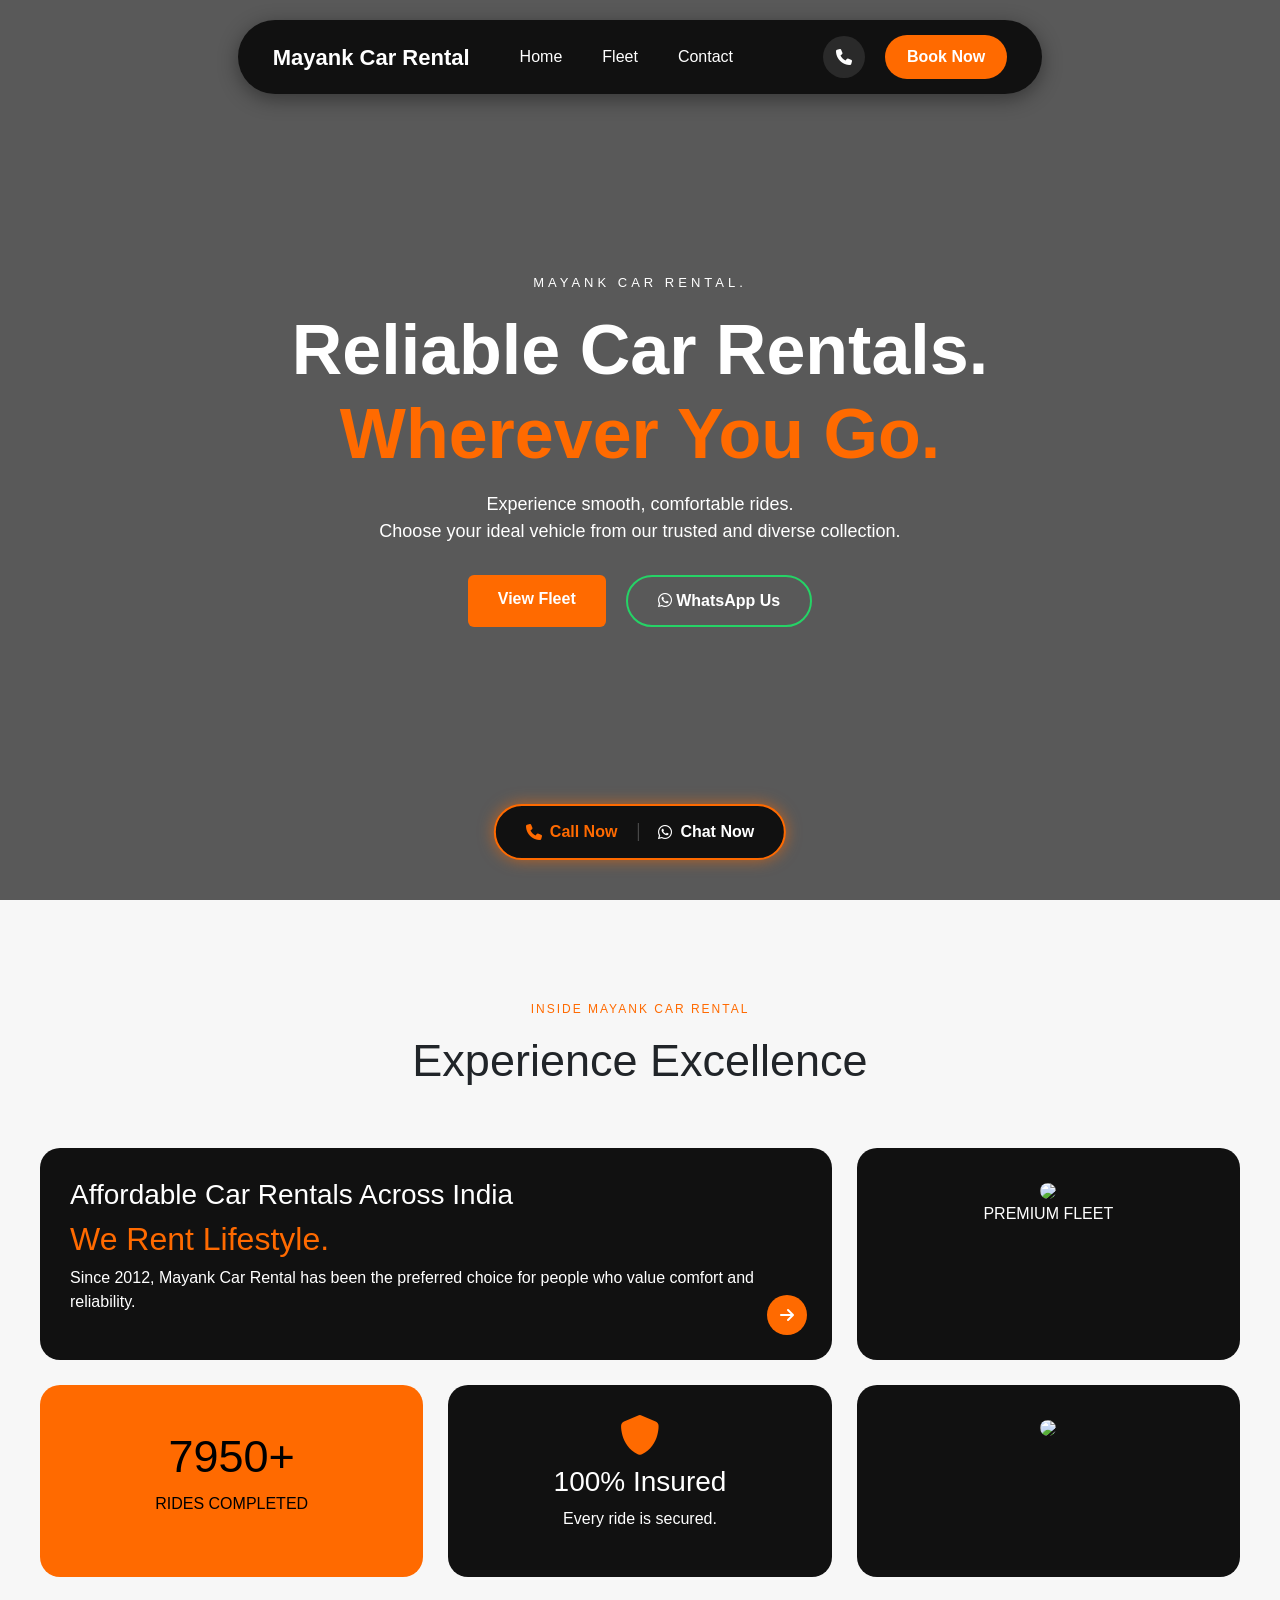
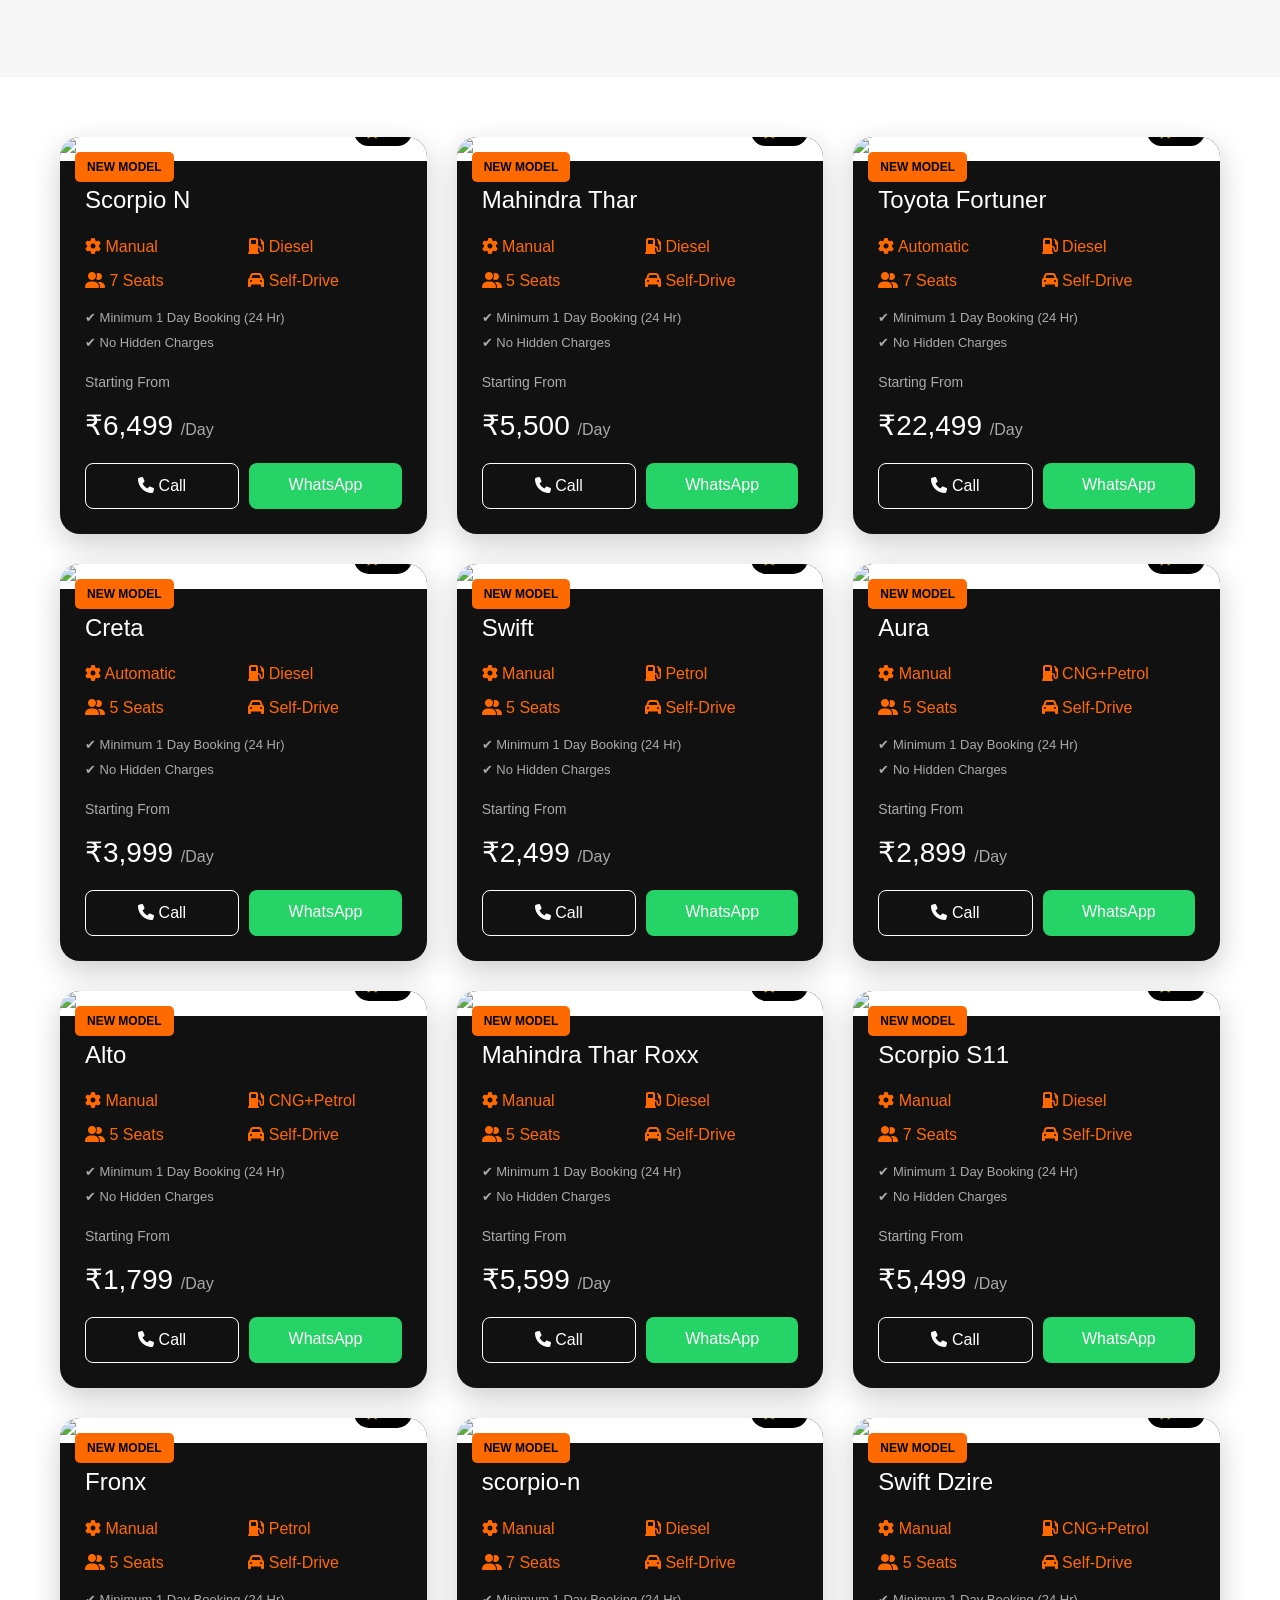
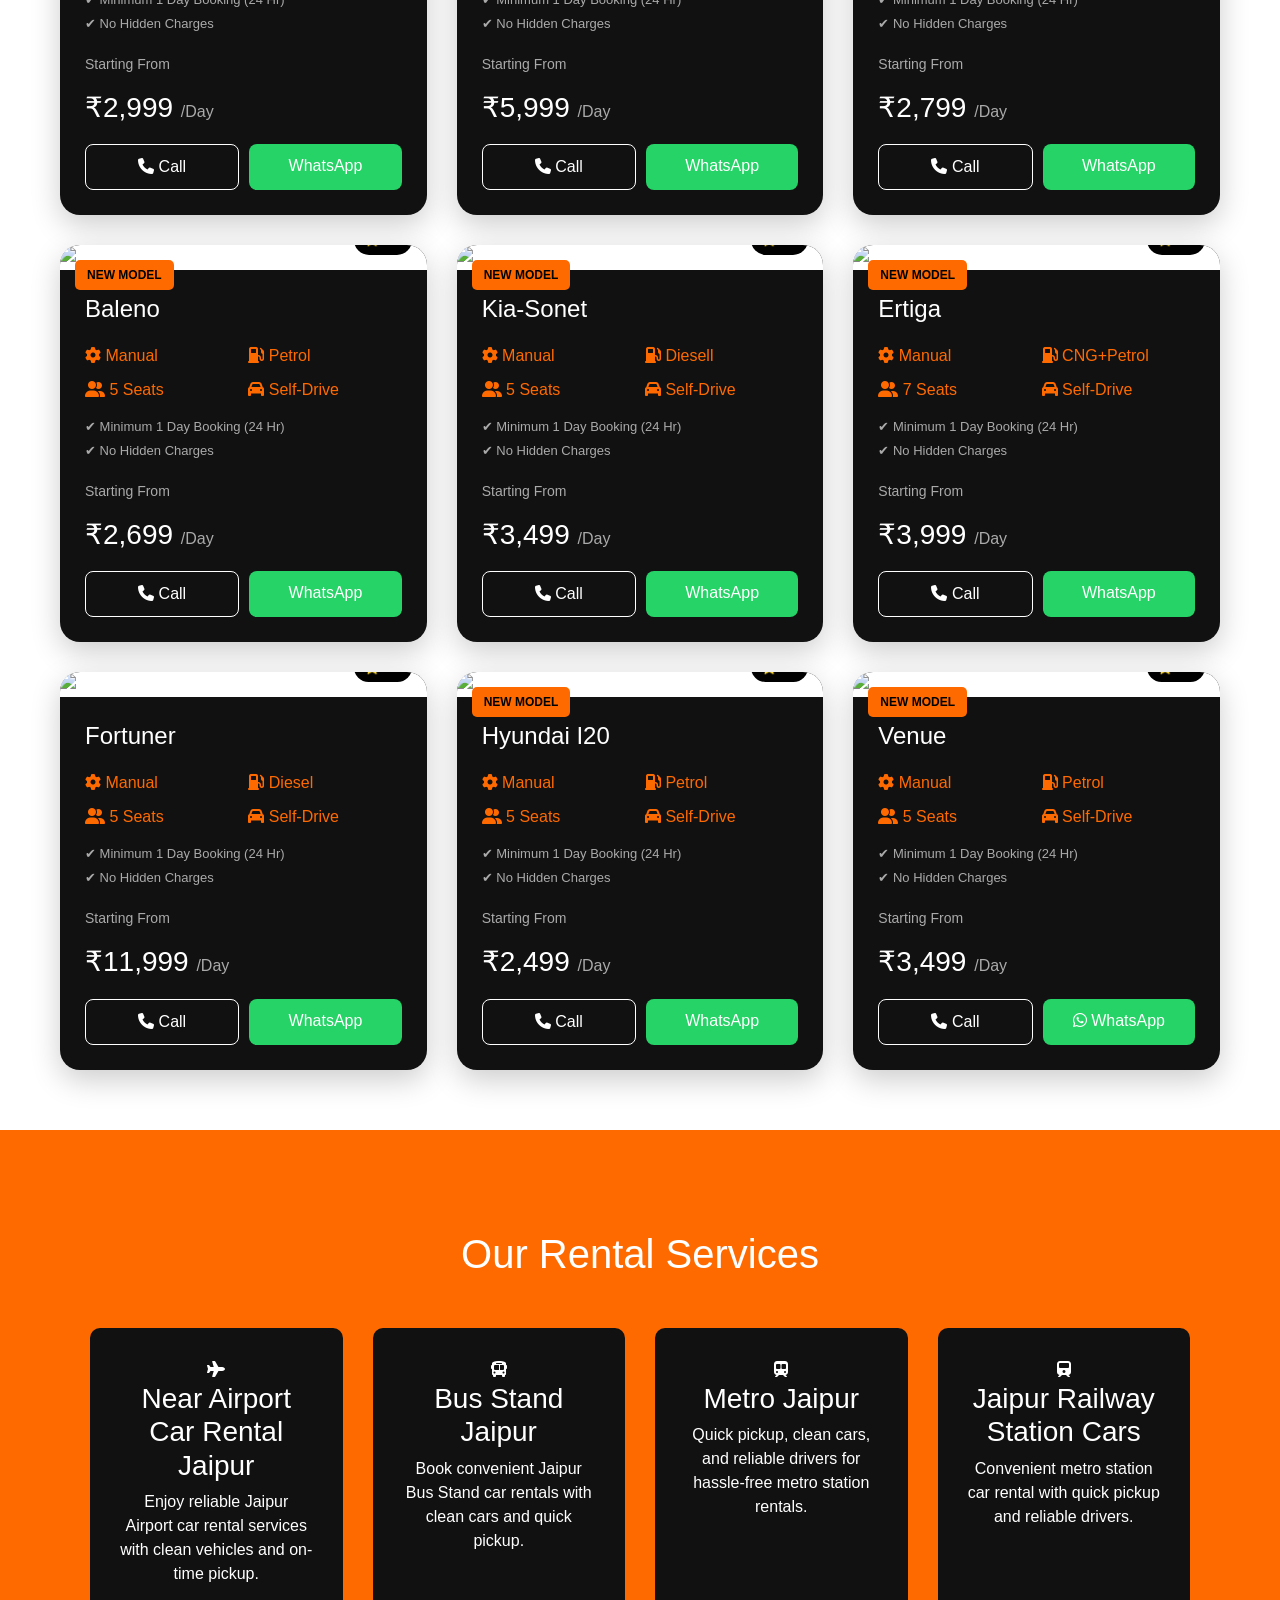
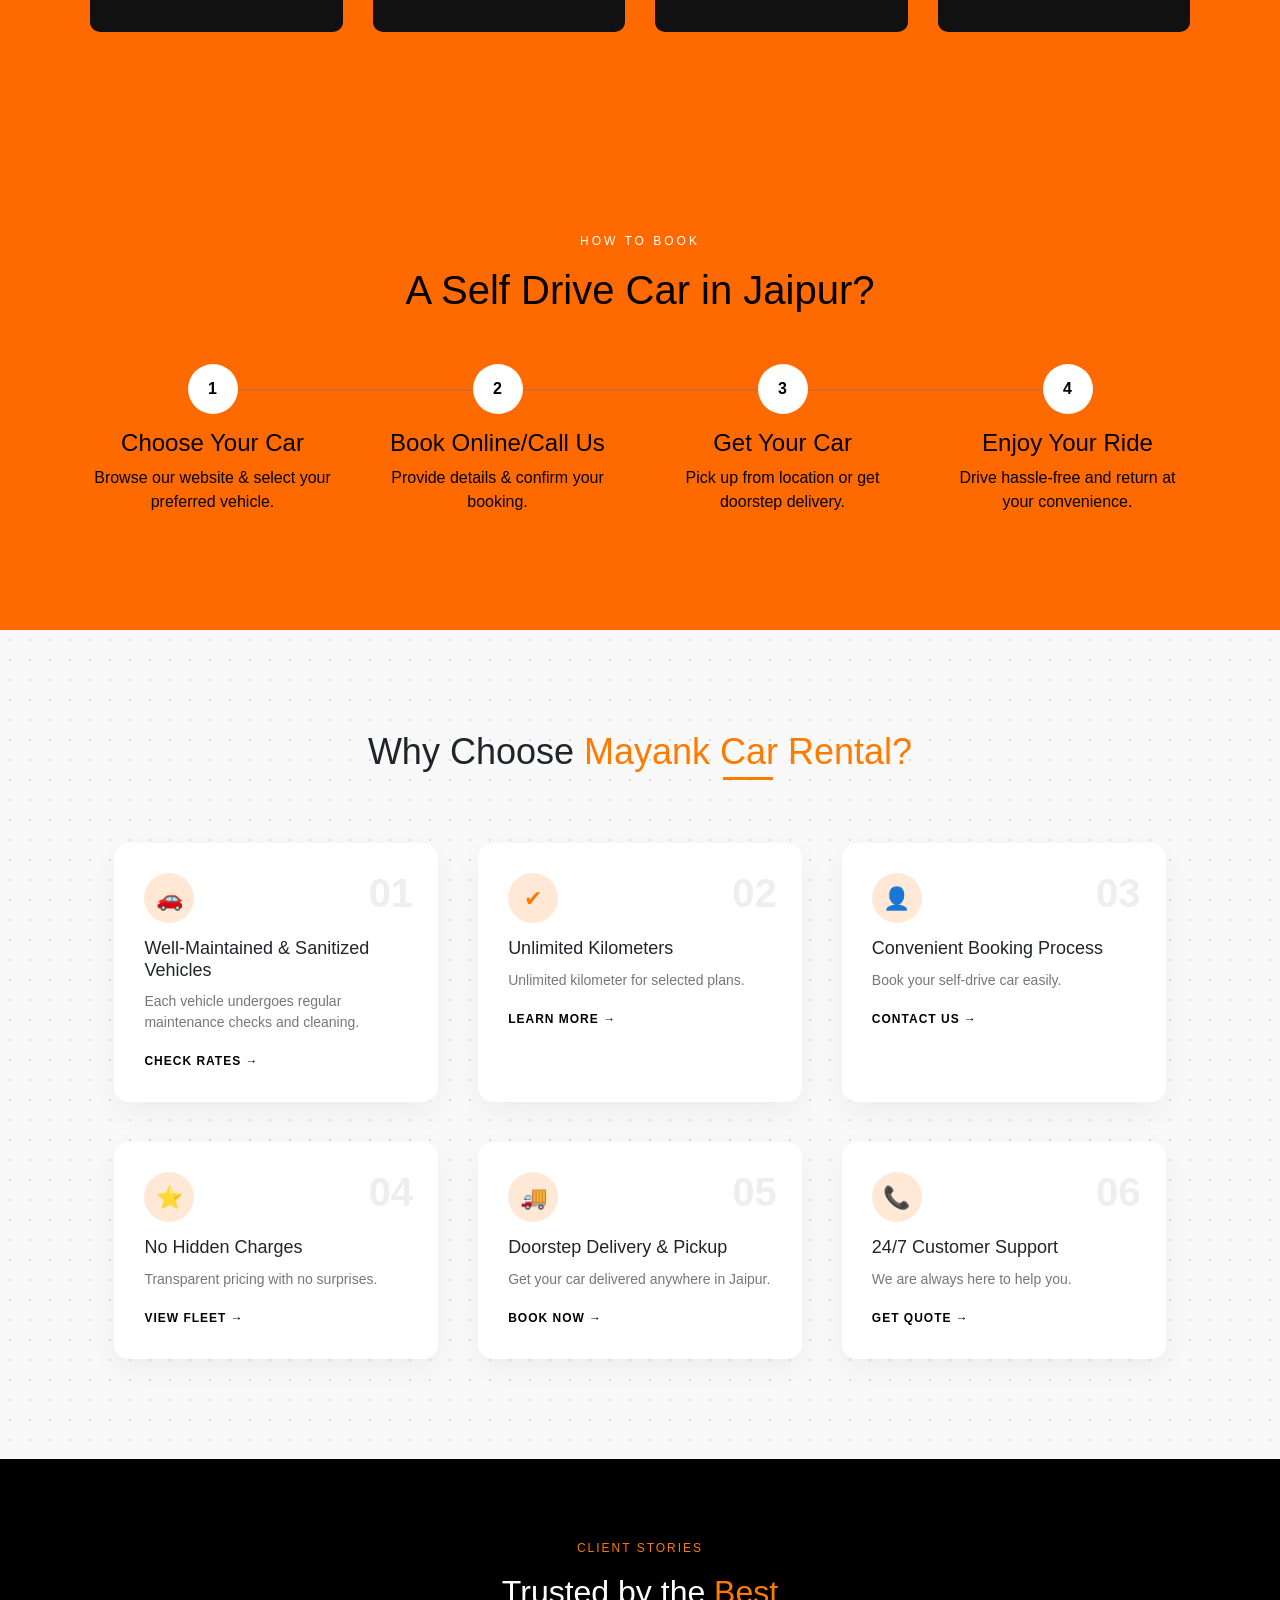
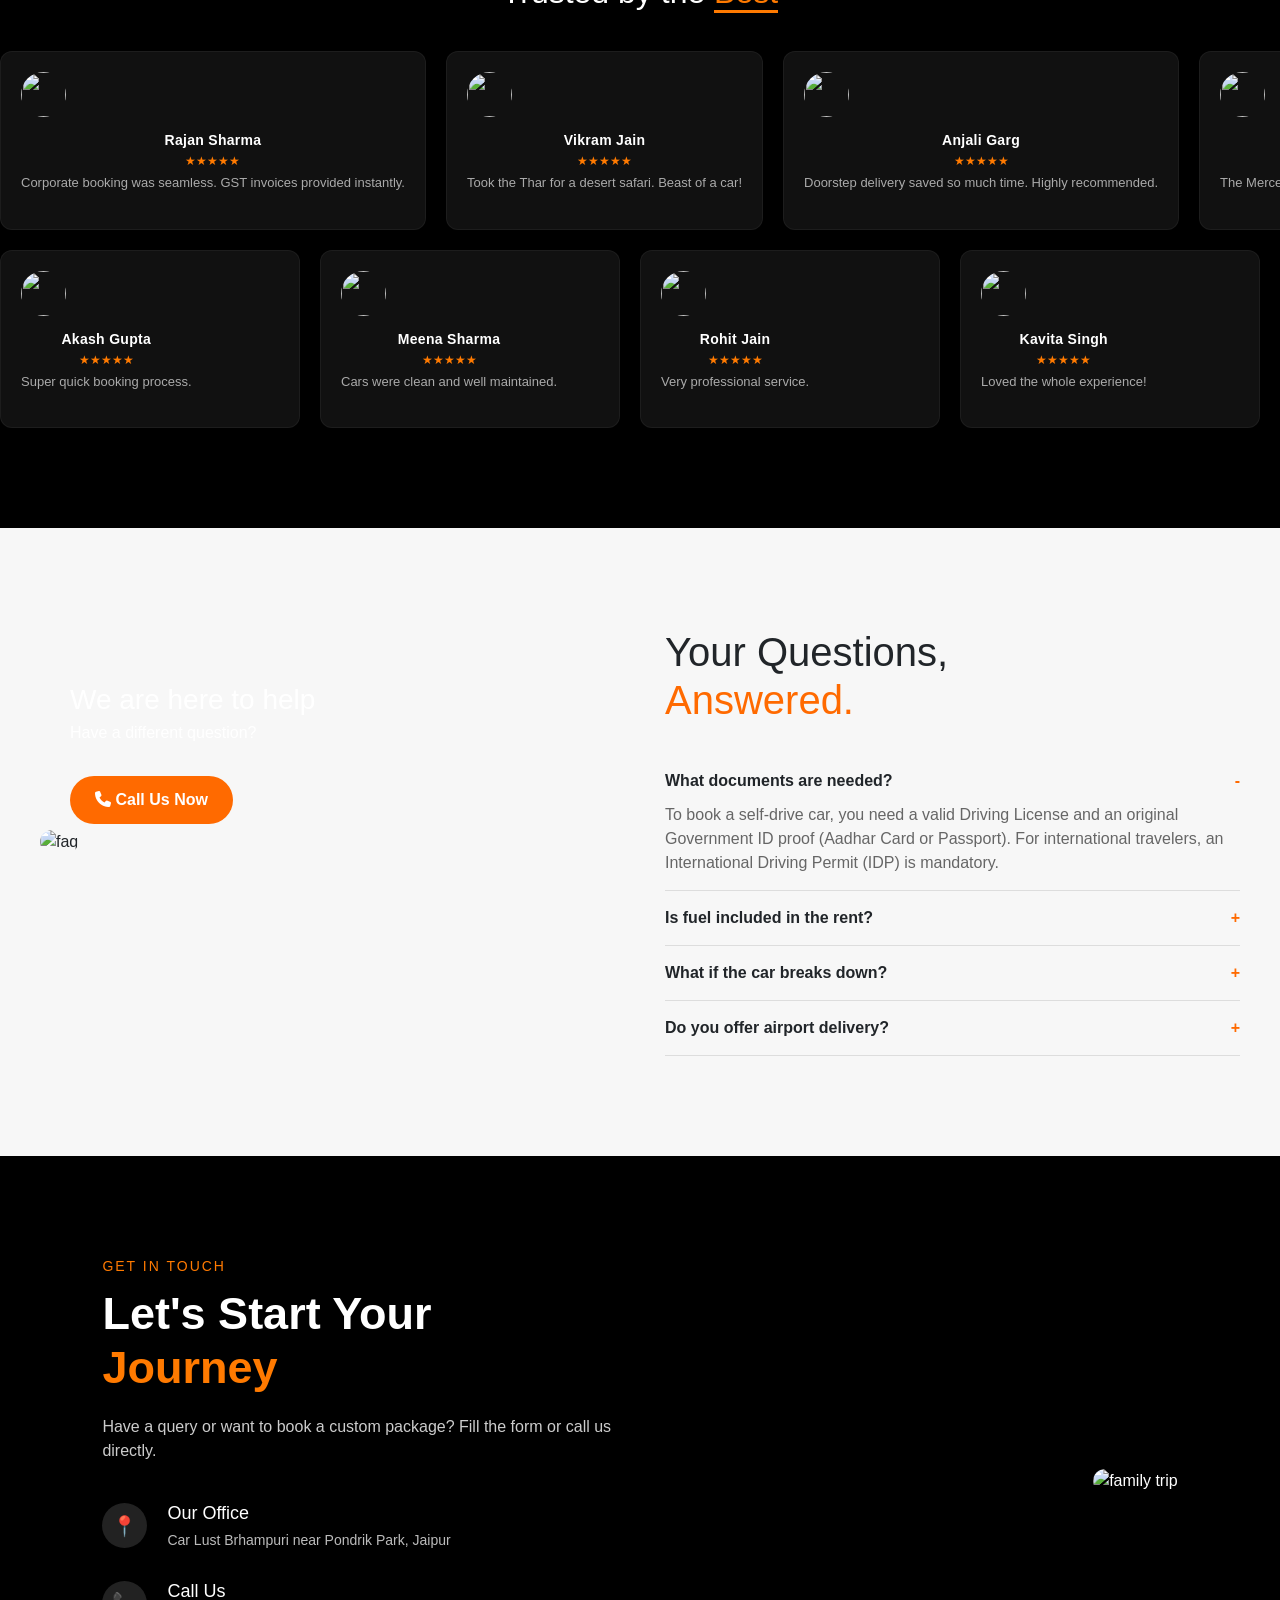
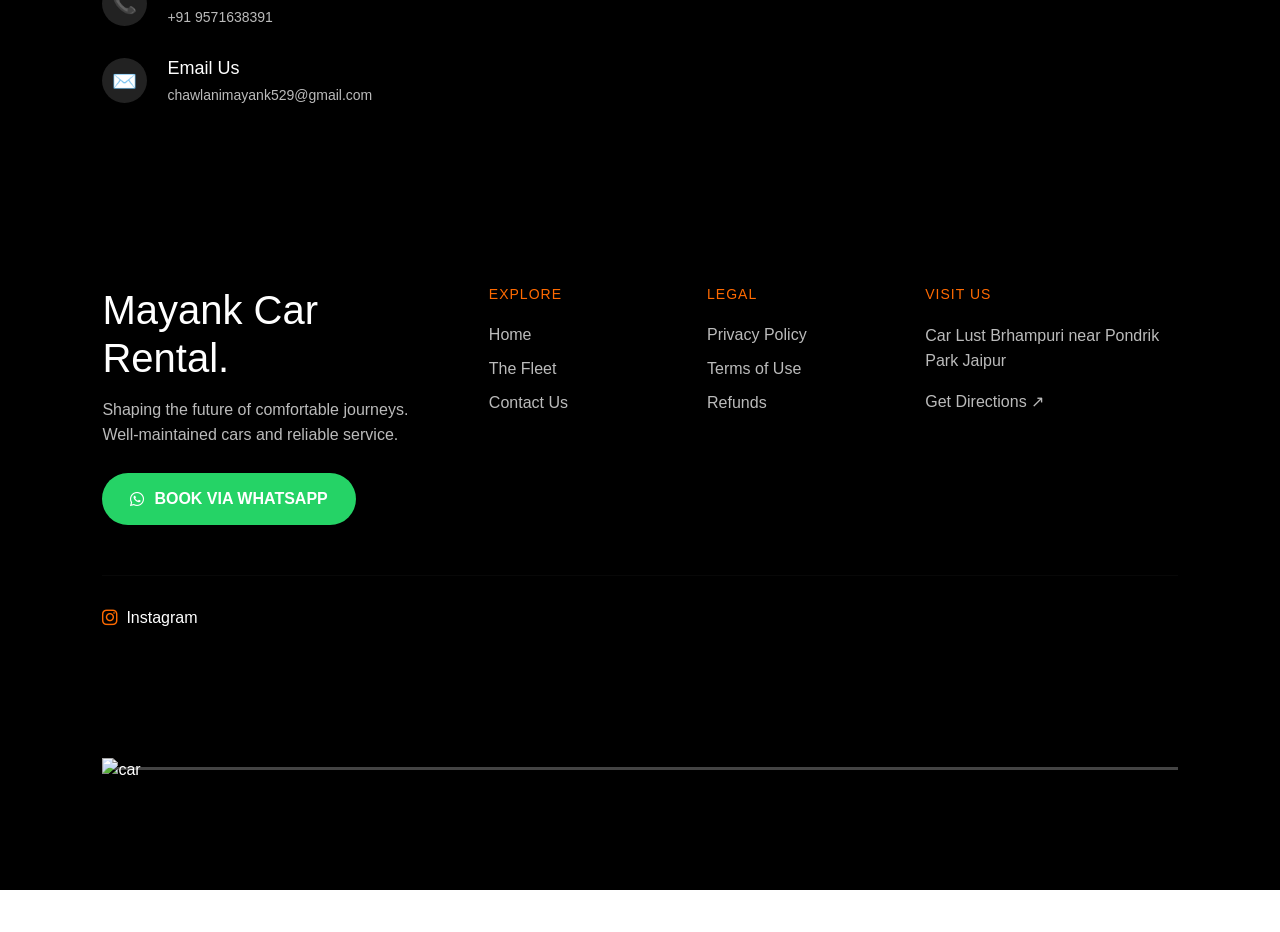
==== index.html @ 5c9ed512 "Add files via upload" ====
<!DOCTYPE html>
<html lang="en">

<head>
<meta charset="UTF-8">
<meta name="viewport" content="width=device-width, initial-scale=1.0">

<title>Car Rental</title>

<link href="https://cdn.jsdelivr.net/npm/bootstrap@5.3.3/dist/css/bootstrap.min.css" rel="stylesheet">

<link rel="stylesheet" href="https://cdnjs.cloudflare.com/ajax/libs/font-awesome/6.5.0/css/all.min.css">

<link rel="stylesheet" href="style.css">

<link rel="stylesheet" href="https://unpkg.com/aos@2.3.1/dist/aos.css" />


</head>

<body>

<!-- ================= NAVBAR ================= -->

<nav class="navbar-wrapper">

<div class="navbar">

<div class="nav-container">

<a href="#" class="logo">Mayank Car Rental</a>

<ul class="nav-links">
<li><a href="index.html">Home</a></li>
<li><a href="fleet.html">Fleet</a></li>
<li><a href="contact.html">Contact</a></li>
</ul>

<div class="nav-right">

<a href="tel:9571638391" class="phone-icon">
<i class="fa-solid fa-phone"></i>
</a>

<a href="contact.html" class="book-btn">Book Now</a>

</div>

</div>

</div>

</nav>

<!-- ================= HERO SECTION ================= -->

<section class="hero">

<div class="hero-overlay"></div>

<div class="hero-content">

<p class="hero-small">MAYANK CAR RENTAL.</p>

<h1 class="hero-title">
Reliable Car Rentals.<br>
<span>Wherever You Go.</span>
</h1>

<p class="hero-text">
Experience smooth, comfortable rides.<br>
Choose your ideal vehicle from our trusted and diverse collection.
</p>

<div class="hero-buttons">

<a href="#" class="btn-fleet">View Fleet</a>

<a href="https://wa.me/9571638391" class="btn-whatsapp">
<i class="fa-brands fa-whatsapp"></i> WhatsApp Us
</a>

</div>

<div class="hero-contact">

<a href="tel:9571638391" class="call-now">
<i class="fa-solid fa-phone"></i> Call Now
</a>

<span class="divider"></span>

<a href="https://wa.me/9571638391" target="_blank" class="chat-now">
<i class="fa-brands fa-whatsapp"></i> Chat Now
</a>

</div>
</div>

</section>
<!-- ================= EXPERINCE EXCELLENCE SECTION ================= -->
<section class="experience">

<div class="exp-container">

<p class="exp-small">INSIDE MAYANK CAR RENTAL</p>

<h2 class="exp-title">Experience Excellence</h2>

<div class="exp-grid">

<!-- CARD 1 -->

<div class="exp-card exp-text" data-aos="fade-right">

<h3>Affordable Car Rentals Across India</h3>

<h2 class="orange">We Rent Lifestyle.</h2>

<p>
Since 2012, Mayank Car Rental has been the preferred choice for people
who value comfort and reliability.
</p>

<div class="arrow-btn">
<i class="fa-solid fa-arrow-right"></i>
</div>

</div>

<!-- CARD 2 -->

<div class="exp-card exp-fleet" data-aos="zoom-in">

<img src="images/nmg-premium-fleet.png">

<p>PREMIUM FLEET</p>

</div>

<!-- CARD 3 (COUNTER CARD) -->

<div class="exp-card exp-stat" data-aos="fade-left">

<h1 id="rideCounter">0</h1>

<p>RIDES COMPLETED</p>

</div>

<!-- CARD 4 -->

<div class="exp-card exp-insured" data-aos="fade-up">

<i class="fa-solid fa-shield"></i>

<h3>100% Insured</h3>

<p>Every ride is secured.</p>

</div>

<!-- CARD 5 -->

<div class="exp-card exp-image" data-aos="zoom-in-up">

<img src="images/first-class-comfort.png">

</div>

</div>

</div>

</section>

<!-- ================= FLEET SECTION ================= -->
 <section class="fleet">

<div class="fleet-grid">
 <!--CARD-->
<div class="fleet-card">

<div class="car-image">

<span class="tag">NEW MODEL</span>

<img src="images/scorpio-n.png" alt="Scorpio">

<div class="rating">
⭐ 5.0
</div>

</div>

<div class="car-content">

<h3>Scorpio N</h3>

<div class="car-specs">

<span><i class="fa-solid fa-gear"></i> Manual</span>

<span><i class="fa-solid fa-gas-pump"></i> Diesel</span>

<span><i class="fa-solid fa-user-group"></i> 7 Seats</span>

<span><i class="fa-solid fa-car"></i> Self-Drive</span>

</div>

<div class="features">

<span>✔ Minimum 1 Day Booking (24 Hr)</span>

<span>✔ No Hidden Charges</span>

</div>

<p class="price-label">Starting From</p>

<h2 class="price">₹6,499 <span>/Day</span></h2>

<div class="fleet-buttons">

<a href="tel:9571638391" class="call-btn">
<i class="fa-solid fa-phone"></i> Call
</a>

<a href="https://wa.me/9571638391?text=Hi%20I%20want%20to%20check%20availability%20of%20Mahindra%20Scorpio-n" 
target="_blank" class="whatsapp-btn">
WhatsApp
</a>

</div>

</div>

</div>
<div class="fleet-card">

<div class="car-image">

<span class="tag">NEW MODEL</span>

<img src="images/black-thar.avif" alt="Mahindra Thar">

<div class="rating">
⭐ 5.0
</div>

</div>

<div class="car-content">

<h3>Mahindra Thar</h3>

<div class="car-specs">

<span><i class="fa-solid fa-gear"></i> Manual</span>

<span><i class="fa-solid fa-gas-pump"></i> Diesel</span>

<span><i class="fa-solid fa-user-group"></i> 5 Seats</span>

<span><i class="fa-solid fa-car"></i> Self-Drive</span>

</div>

<div class="features">

<span>✔ Minimum 1 Day Booking (24 Hr)</span>

<span>✔ No Hidden Charges</span>

</div>

<p class="price-label">Starting From</p>

<h2 class="price">₹5,500 <span>/Day</span></h2>

<div class="fleet-buttons">

<a href="tel:9571638391" class="call-btn">
<i class="fa-solid fa-phone"></i> Call
</a>

<a href="https://wa.me/9571638391?text=Hi%20I%20want%20to%20check%20availability%20of%20Mahindra%20Thar" 
target="_blank" class="whatsapp-btn">
WhatsApp
</a>
</div>

</div>

</div>
<div class="fleet-card">

<div class="car-image">

<span class="tag">NEW MODEL</span>

<img src="images/fortuner.png" alt="Toyota Fortuner">

<div class="rating">
⭐ 5.0
</div>

</div>

<div class="car-content">

<h3>Toyota Fortuner</h3>

<div class="car-specs">

<span><i class="fa-solid fa-gear"></i> Automatic</span>

<span><i class="fa-solid fa-gas-pump"></i> Diesel</span>

<span><i class="fa-solid fa-user-group"></i> 7 Seats</span>

<span><i class="fa-solid fa-car"></i> Self-Drive</span>

</div>

<div class="features">

<span>✔ Minimum 1 Day Booking (24 Hr)</span>

<span>✔ No Hidden Charges</span>

</div>

<p class="price-label">Starting From</p>

<h2 class="price">₹22,499 <span>/Day</span></h2>

<div class="fleet-buttons">

<a href="tel:9571638391" class="call-btn">
<i class="fa-solid fa-phone"></i> Call
</a>

<a href="https://wa.me/9571638391?text=Hi%20I%20want%20to%20check%20availability%20of%20Toyota%20Fortuner" 
target="_blank" class="whatsapp-btn">
WhatsApp
</a>

</div>

</div>

</div>
<div class="fleet-card">

<div class="car-image">

<span class="tag">NEW MODEL</span>

<img src="images/creta.png" alt="Creta">

<div class="rating">
⭐ 5.0
</div>

</div>

<div class="car-content">

<h3>Creta</h3>

<div class="car-specs">

<span><i class="fa-solid fa-gear"></i> Automatic</span>

<span><i class="fa-solid fa-gas-pump"></i> Diesel</span>

<span><i class="fa-solid fa-user-group"></i> 5 Seats</span>

<span><i class="fa-solid fa-car"></i> Self-Drive</span>

</div>

<div class="features">

<span>✔ Minimum 1 Day Booking (24 Hr)</span>

<span>✔ No Hidden Charges</span>

</div>

<p class="price-label">Starting From</p>

<h2 class="price">₹3,999 <span>/Day</span></h2>

<div class="fleet-buttons">

<a href="tel:9571638391" class="call-btn">
<i class="fa-solid fa-phone"></i> Call
</a>

<a href="https://wa.me/9571638391?text=Hi%20I%20want%20to%20check%20availability%20of%20Hyundai%20Creta" 
target="_blank" class="whatsapp-btn">
WhatsApp
</a>

</div>

</div>

</div>
<div class="fleet-card">

<div class="car-image">

<span class="tag">NEW MODEL</span>

<img src="images/swift.png" alt="Swift">

<div class="rating">
⭐ 5.0
</div>

</div>

<div class="car-content">

<h3>Swift</h3>

<div class="car-specs">

<span><i class="fa-solid fa-gear"></i> Manual</span>

<span><i class="fa-solid fa-gas-pump"></i> Petrol</span>

<span><i class="fa-solid fa-user-group"></i> 5 Seats</span>

<span><i class="fa-solid fa-car"></i> Self-Drive</span>

</div>

<div class="features">

<span>✔ Minimum 1 Day Booking (24 Hr)</span>

<span>✔ No Hidden Charges</span>

</div>

<p class="price-label">Starting From</p>

<h2 class="price">₹2,499 <span>/Day</span></h2>

<div class="fleet-buttons">

<a href="tel:9571638391" class="call-btn">
<i class="fa-solid fa-phone"></i> Call
</a>

<a href="https://wa.me/9571638391?text=Hi%20I%20want%20to%20check%20availability%20of%20Swift" 
target="_blank" class="whatsapp-btn">
WhatsApp
</a>

</div>

</div>

</div>
<div class="fleet-card">

<div class="car-image">

<span class="tag">NEW MODEL</span>

<img src="images/aura.png" alt="Aura">

<div class="rating">
⭐ 5.0
</div>

</div>

<div class="car-content">

<h3>Aura</h3>

<div class="car-specs">

<span><i class="fa-solid fa-gear"></i> Manual</span>

<span><i class="fa-solid fa-gas-pump"></i> CNG+Petrol</span>

<span><i class="fa-solid fa-user-group"></i> 5 Seats</span>

<span><i class="fa-solid fa-car"></i> Self-Drive</span>

</div>

<div class="features">

<span>✔ Minimum 1 Day Booking (24 Hr)</span>

<span>✔ No Hidden Charges</span>

</div>

<p class="price-label">Starting From</p>

<h2 class="price">₹2,899 <span>/Day</span></h2>

<div class="fleet-buttons">

<a href="tel:9571638391" class="call-btn">
<i class="fa-solid fa-phone"></i> Call
</a>

<a href="https://wa.me/9571638391?text=Hi%20I%20want%20to%20check%20availability%20of%20Hyundai%20Aura" 
target="_blank" class="whatsapp-btn">
WhatsApp
</a>

</div>

</div>

</div>
<div class="fleet-card">

<div class="car-image">

<span class="tag">NEW MODEL</span>

<img src="images/alto-k10.png" alt="Alto">

<div class="rating">
⭐ 5.0
</div>

</div>

<div class="car-content">

<h3>Alto</h3>

<div class="car-specs">

<span><i class="fa-solid fa-gear"></i> Manual</span>

<span><i class="fa-solid fa-gas-pump"></i> CNG+Petrol</span>

<span><i class="fa-solid fa-user-group"></i> 5 Seats</span>

<span><i class="fa-solid fa-car"></i> Self-Drive</span>

</div>

<div class="features">

<span>✔ Minimum 1 Day Booking (24 Hr)</span>

<span>✔ No Hidden Charges</span>

</div>

<p class="price-label">Starting From</p>

<h2 class="price">₹1,799 <span>/Day</span></h2>

<div class="fleet-buttons">

<a href="tel:9571638391" class="call-btn">
<i class="fa-solid fa-phone"></i> Call
</a>

<a href="https://wa.me/9571638391?text=Hi%20I%20want%20to%20check%20availability%20of%20Alto" 
target="_blank" class="whatsapp-btn">
WhatsApp
</a>

</div>

</div>

</div>
<div class="fleet-card">

<div class="car-image">

<span class="tag">NEW MODEL</span>

<img src="images/thar-rox.png" alt="Mahindra Thar Roxx">

<div class="rating">
⭐ 5.0
</div>

</div>

<div class="car-content">

<h3>Mahindra Thar Roxx</h3>

<div class="car-specs">

<span><i class="fa-solid fa-gear"></i> Manual</span>

<span><i class="fa-solid fa-gas-pump"></i> Diesel</span>

<span><i class="fa-solid fa-user-group"></i> 5 Seats</span>

<span><i class="fa-solid fa-car"></i> Self-Drive</span>

</div>

<div class="features">

<span>✔ Minimum 1 Day Booking (24 Hr)</span>

<span>✔ No Hidden Charges</span>

</div>

<p class="price-label">Starting From</p>

<h2 class="price">₹5,599 <span>/Day</span></h2>

<div class="fleet-buttons">

<a href="tel:9571638391" class="call-btn">
<i class="fa-solid fa-phone"></i> Call
</a>

<a href="https://wa.me/9571638391?text=Hi%20I%20want%20to%20check%20availability%20of%20Mahindra%20Thar%Roxx" 
target="_blank" class="whatsapp-btn">
WhatsApp
</a>

</div>

</div>

</div>
<div class="fleet-card">

<div class="car-image">

<span class="tag">NEW MODEL</span>

<img src="images/scorpio-11.png" alt="Scrpio S11">

<div class="rating">
⭐ 5.0
</div>

</div>

<div class="car-content">

<h3>Scorpio S11</h3>

<div class="car-specs">

<span><i class="fa-solid fa-gear"></i> Manual</span>

<span><i class="fa-solid fa-gas-pump"></i> Diesel</span>

<span><i class="fa-solid fa-user-group"></i> 7 Seats</span>

<span><i class="fa-solid fa-car"></i> Self-Drive</span>

</div>

<div class="features">

<span>✔ Minimum 1 Day Booking (24 Hr)</span>

<span>✔ No Hidden Charges</span>

</div>

<p class="price-label">Starting From</p>

<h2 class="price">₹5,499 <span>/Day</span></h2>

<div class="fleet-buttons">

<a href="tel:9571638391" class="call-btn">
<i class="fa-solid fa-phone"></i> Call
</a>

<a href="https://wa.me/9571638391?text=Hi%20I%20want%20to%20check%20availability%20of%20Mahindra%20Scorpio%S11" 
target="_blank" class="whatsapp-btn">
WhatsApp
</a>

</div>

</div>

</div>
<div class="fleet-card">

<div class="car-image">

<span class="tag">NEW MODEL</span>

<img src="images/Fronx.png" alt="Fronx">

<div class="rating">
⭐ 5.0
</div>

</div>

<div class="car-content">

<h3>Fronx</h3>

<div class="car-specs">

<span><i class="fa-solid fa-gear"></i> Manual</span>

<span><i class="fa-solid fa-gas-pump"></i> Petrol</span>

<span><i class="fa-solid fa-user-group"></i> 5 Seats</span>

<span><i class="fa-solid fa-car"></i> Self-Drive</span>

</div>

<div class="features">

<span>✔ Minimum 1 Day Booking (24 Hr)</span>

<span>✔ No Hidden Charges</span>

</div>

<p class="price-label">Starting From</p>

<h2 class="price">₹2,999 <span>/Day</span></h2>

<div class="fleet-buttons">

<a href="tel:9571638391" class="call-btn">
<i class="fa-solid fa-phone"></i> Call
</a>

<a href="https://wa.me/9571638391?text=Hi%20I%20want%20to%20check%20availability%20of%20Fronx" 
target="_blank" class="whatsapp-btn">
WhatsApp
</a>

</div>

</div>

</div>
<div class="fleet-card">

<div class="car-image">

<span class="tag">NEW MODEL</span>

<img src="images/ScorpioN.png" alt="scorpio-n">

<div class="rating">
⭐ 5.0
</div>

</div>

<div class="car-content">

<h3>scorpio-n</h3>

<div class="car-specs">

<span><i class="fa-solid fa-gear"></i> Manual</span>

<span><i class="fa-solid fa-gas-pump"></i> Diesel</span>

<span><i class="fa-solid fa-user-group"></i> 7 Seats</span>

<span><i class="fa-solid fa-car"></i> Self-Drive</span>

</div>

<div class="features">

<span>✔ Minimum 1 Day Booking (24 Hr)</span>

<span>✔ No Hidden Charges</span>

</div>

<p class="price-label">Starting From</p>

<h2 class="price">₹5,999 <span>/Day</span></h2>

<div class="fleet-buttons">

<a href="tel:9571638391" class="call-btn">
<i class="fa-solid fa-phone"></i> Call
</a>

<a href="https://wa.me/9571638391?text=Hi%20I%20want%20to%20check%20availability%20of%20Mahindra%20Scorpio-n" 
target="_blank" class="whatsapp-btn">
WhatsApp
</a>

</div>

</div>

</div>
<div class="fleet-card">

<div class="car-image">

<span class="tag">NEW MODEL</span>

<img src="images/dizer.png" alt="Swift Dzire">

<div class="rating">
⭐ 5.0
</div>

</div>

<div class="car-content">

<h3>Swift Dzire</h3>

<div class="car-specs">

<span><i class="fa-solid fa-gear"></i> Manual</span>

<span><i class="fa-solid fa-gas-pump"></i> CNG+Petrol</span>

<span><i class="fa-solid fa-user-group"></i> 5 Seats</span>

<span><i class="fa-solid fa-car"></i> Self-Drive</span>

</div>

<div class="features">

<span>✔ Minimum 1 Day Booking (24 Hr)</span>

<span>✔ No Hidden Charges</span>

</div>

<p class="price-label">Starting From</p>

<h2 class="price">₹2,799 <span>/Day</span></h2>

<div class="fleet-buttons">

<a href="tel:9571638391" class="call-btn">
<i class="fa-solid fa-phone"></i> Call
</a>

<a href="https://wa.me/9571638391?text=Hi%20I%20want%20to%20check%20availability%20of%20Swift%20Dzire" 
target="_blank" class="whatsapp-btn">
WhatsApp
</a>

</div>

</div>

</div>
<div class="fleet-card">

<div class="car-image">

<span class="tag">NEW MODEL</span>

<img src="images/baleno.png" alt="Baleno">

<div class="rating">
⭐ 5.0
</div>

</div>

<div class="car-content">

<h3>Baleno</h3>

<div class="car-specs">

<span><i class="fa-solid fa-gear"></i> Manual</span>

<span><i class="fa-solid fa-gas-pump"></i> Petrol</span>

<span><i class="fa-solid fa-user-group"></i> 5 Seats</span>

<span><i class="fa-solid fa-car"></i> Self-Drive</span>

</div>

<div class="features">

<span>✔ Minimum 1 Day Booking (24 Hr)</span>

<span>✔ No Hidden Charges</span>

</div>

<p class="price-label">Starting From</p>

<h2 class="price">₹2,699 <span>/Day</span></h2>

<div class="fleet-buttons">

<a href="tel:9571638391" class="call-btn">
<i class="fa-solid fa-phone"></i> Call
</a>

<a href="https://wa.me/9571638391?text=Hi%20I%20want%20to%20check%20availability%20of%20Baleno" 
target="_blank" class="whatsapp-btn">
WhatsApp
</a>

</div>

</div>

</div>
<div class="fleet-card">

<div class="car-image">

<span class="tag">NEW MODEL</span>

<img src="images/kia-sonet.png" alt="kia-sonet">

<div class="rating">
⭐ 5.0
</div>

</div>

<div class="car-content">

<h3>Kia-Sonet</h3>

<div class="car-specs">

<span><i class="fa-solid fa-gear"></i> Manual</span>

<span><i class="fa-solid fa-gas-pump"></i> Diesell</span>

<span><i class="fa-solid fa-user-group"></i> 5 Seats</span>

<span><i class="fa-solid fa-car"></i> Self-Drive</span>

</div>

<div class="features">

<span>✔ Minimum 1 Day Booking (24 Hr)</span>

<span>✔ No Hidden Charges</span>

</div>

<p class="price-label">Starting From</p>

<h2 class="price">₹3,499 <span>/Day</span></h2>

<div class="fleet-buttons">

<a href="tel:9571638391" class="call-btn">
<i class="fa-solid fa-phone"></i> Call
</a>

<a href="https://wa.me/9571638391?text=Hi%20I%20want%20to%20check%20availability%20of%20Kia-Sonet" 
target="_blank" class="whatsapp-btn">
WhatsApp
</a>

</div>

</div>

</div>
<div class="fleet-card">

<div class="car-image">

<span class="tag">NEW MODEL</span>

<img src="images/ertiga.png" alt="Ertiga">

<div class="rating">
⭐ 5.0
</div>

</div>

<div class="car-content">

<h3>Ertiga</h3>

<div class="car-specs">

<span><i class="fa-solid fa-gear"></i> Manual</span>

<span><i class="fa-solid fa-gas-pump"></i> CNG+Petrol</span>

<span><i class="fa-solid fa-user-group"></i> 7 Seats</span>

<span><i class="fa-solid fa-car"></i> Self-Drive</span>

</div>

<div class="features">

<span>✔ Minimum 1 Day Booking (24 Hr)</span>

<span>✔ No Hidden Charges</span>

</div>

<p class="price-label">Starting From</p>

<h2 class="price">₹3,999 <span>/Day</span></h2>

<div class="fleet-buttons">

<a href="tel:9571638391" class="call-btn">
<i class="fa-solid fa-phone"></i> Call
</a>

<a href="https://wa.me/9571638391?text=Hi%20I%20want%20to%20check%20availability%20of%20Ertiga" 
target="_blank" class="whatsapp-btn">
WhatsApp
</a>

</div>

</div>

</div>
<div class="fleet-card">

<div class="car-image">

<img src="images/fortuner.png" alt="Fortuner">

<div class="rating">
⭐ 5.0
</div>

</div>

<div class="car-content">

<h3>Fortuner</h3>

<div class="car-specs">

<span><i class="fa-solid fa-gear"></i> Manual</span>

<span><i class="fa-solid fa-gas-pump"></i> Diesel</span>

<span><i class="fa-solid fa-user-group"></i> 5 Seats</span>

<span><i class="fa-solid fa-car"></i> Self-Drive</span>

</div>

<div class="features">

<span>✔ Minimum 1 Day Booking (24 Hr)</span>

<span>✔ No Hidden Charges</span>

</div>

<p class="price-label">Starting From</p>

<h2 class="price">₹11,999 <span>/Day</span></h2>

<div class="fleet-buttons">

<a href="tel:9571638391" class="call-btn">
<i class="fa-solid fa-phone"></i> Call
</a>

<a href="https://wa.me/9571638391?text=Hi%20I%20want%20to%20check%20availability%20of%20Toyota%20Fortuner" 
target="_blank" class="whatsapp-btn">
WhatsApp
</a>

</div>

</div>

</div>
<div class="fleet-card">

<div class="car-image">

<span class="tag">NEW MODEL</span>

<img src="images/i-10.png" alt="Hyundai I20">

<div class="rating">
⭐ 5.0
</div>

</div>

<div class="car-content">

<h3>Hyundai I20</h3>

<div class="car-specs">

<span><i class="fa-solid fa-gear"></i> Manual</span>

<span><i class="fa-solid fa-gas-pump"></i> Petrol</span>

<span><i class="fa-solid fa-user-group"></i> 5 Seats</span>

<span><i class="fa-solid fa-car"></i> Self-Drive</span>

</div>

<div class="features">

<span>✔ Minimum 1 Day Booking (24 Hr)</span>

<span>✔ No Hidden Charges</span>

</div>

<p class="price-label">Starting From</p>

<h2 class="price">₹2,499 <span>/Day</span></h2>

<div class="fleet-buttons">

<a href="tel:9571638391" class="call-btn">
<i class="fa-solid fa-phone"></i> Call
</a>

<a href="https://wa.me/9571638391?text=Hi%20I%20want%20to%20check%20availability%20of%20Hyundai%20I-20" 
target="_blank" class="whatsapp-btn">
WhatsApp
</a>

</div>

</div>

</div>
<div class="fleet-card">

<div class="car-image">

<span class="tag">NEW MODEL</span>

<img src="images/venue.png" alt="Venue">

<div class="rating">
⭐ 5.0
</div>

</div>

<div class="car-content">

<h3>Venue</h3>

<div class="car-specs">

<span><i class="fa-solid fa-gear"></i> Manual</span>

<span><i class="fa-solid fa-gas-pump"></i> Petrol</span>

<span><i class="fa-solid fa-user-group"></i> 5 Seats</span>

<span><i class="fa-solid fa-car"></i> Self-Drive</span>

</div>

<div class="features">

<span>✔ Minimum 1 Day Booking (24 Hr)</span>

<span>✔ No Hidden Charges</span>

</div>

<p class="price-label">Starting From</p>

<h2 class="price">₹3,499 <span>/Day</span></h2>

<div class="fleet-buttons">

<a href="tel:9571638391" class="call-btn">
<i class="fa-solid fa-phone"></i> Call
</a>

<a href="https://wa.me/9571638391?text=Hi%20I%20want%20to%20check%20availability%20of%20Hyundai%20Venue" 
target="_blank" class="whatsapp-btn">
<i class="fa-brands fa-whatsapp"></i> WhatsApp
</a>

</div>

</div>

</div>

</div>
</section>

<!-- ================= OUR RENTAL SERVICE  SECTION ================= -->
 <section class="services">

<h2 class="services-title">Our Rental Services</h2>

<div class="services-grid">

<div class="service-card">

<i class="fa-solid fa-plane"></i>

<h3>Near Airport Car Rental Jaipur</h3>

<p>
Enjoy reliable Jaipur Airport car rental services with clean vehicles
and on-time pickup.
</p>

</div>

<div class="service-card">

<i class="fa-solid fa-bus"></i>

<h3>Bus Stand Jaipur</h3>

<p>
Book convenient Jaipur Bus Stand car rentals with clean cars and quick pickup.
</p>

</div>

<div class="service-card">

<i class="fa-solid fa-train-subway"></i>

<h3>Metro Jaipur</h3>

<p>
Quick pickup, clean cars, and reliable drivers for hassle-free metro
station rentals.
</p>

</div>

<div class="service-card">

<i class="fa-solid fa-train"></i>

<h3>Jaipur Railway Station Cars</h3>

<p>
Convenient metro station car rental with quick pickup and reliable drivers.
</p>

</div>

</div>

</section>

<!-- ================= HOW TO BOOK SECTION ================= -->
<section class="booking">

<p class="booking-small">HOW TO BOOK</p>

<h2 class="booking-title">A Self Drive Car in Jaipur?</h2>

<div class="steps">

<div class="step">

<div class="circle">1</div>

<h4>Choose Your Car</h4>

<p>Browse our website & select your preferred vehicle.</p>

</div>

<div class="step">

<div class="circle">2</div>

<h4>Book Online/Call Us</h4>

<p>Provide details & confirm your booking.</p>

</div>

<div class="step">

<div class="circle">3</div>

<h4>Get Your Car</h4>

<p>Pick up from location or get doorstep delivery.</p>

</div>

<div class="step">

<div class="circle">4</div>

<h4>Enjoy Your Ride</h4>

<p>Drive hassle-free and return at your convenience.</p>

</div>

</div>

</section>

<section class="why-exact">
  <div class="container">

    <h2 class="title">
      Why Choose <span>Mayank Car Rental?</span>
    </h2>

    <div class="grid">

      <!-- 01 -->
      <div class="box">
        <span class="number">01</span>
        <div class="icon">🚗</div>
        <h3>Well-Maintained & Sanitized Vehicles</h3>
        <p>Each vehicle undergoes regular maintenance checks and cleaning.</p>
        <a href="fleet.html">CHECK RATES →</a>
      </div>

      <!-- 02 -->
      <div class="box">
        <span class="number">02</span>
        <div class="icon">✔</div>
        <h3>Unlimited Kilometers</h3>
        <p>Unlimited kilometer for selected plans.</p>
        <a href="fleet.html">LEARN MORE →</a>
      </div>

      <!-- 03 -->
      <div class="box">
        <span class="number">03</span>
        <div class="icon">👤</div>
        <h3>Convenient Booking Process</h3>
        <p>Book your self-drive car easily.</p>
        <a href="contact.html">CONTACT US →</a>
      </div>

      <!-- 04 -->
      <div class="box">
        <span class="number">04</span>
        <div class="icon">⭐</div>
        <h3>No Hidden Charges</h3>
        <p>Transparent pricing with no surprises.</p>
        <a href="fleet.html">VIEW FLEET →</a>
      </div>

      <!-- 05 -->
      <div class="box">
        <span class="number">05</span>
        <div class="icon">🚚</div>
        <h3>Doorstep Delivery & Pickup</h3>
        <p>Get your car delivered anywhere in Jaipur.</p>
        <a href="contact.html">BOOK NOW →</a>
      </div>

      <!-- 06 -->
      <div class="box">
        <span class="number">06</span>
        <div class="icon">📞</div>
        <h3>24/7 Customer Support</h3>
        <p>We are always here to help you.</p>
        <a href="contact.html">GET QUOTE →</a>
      </div>

    </div>

  </div>
</section>


<section class="reviews">

  <p class="sub">CLIENT STORIES</p>
  <h2>Trusted by the <span>Best</span></h2>

  <!-- ROW 1 -->
  <div class="marquee">
    <div class="track">

      <!-- 20 REVIEWS -->
      
      <div class="card"><img src="https://i.pravatar.cc/40?img=1"><div><h4>Rajan Sharma</h4><div class="stars">★★★★★</div><p>Corporate booking was seamless. GST invoices provided instantly.</p></div></div>

      <div class="card"><img src="https://i.pravatar.cc/40?img=2"><div><h4>Vikram Jain</h4><div class="stars">★★★★★</div><p>Took the Thar for a desert safari. Beast of a car!</p></div></div>

      <div class="card"><img src="https://i.pravatar.cc/40?img=3"><div><h4>Anjali Garg</h4><div class="stars">★★★★★</div><p>Doorstep delivery saved so much time. Highly recommended.</p></div></div>

      <div class="card"><img src="https://i.pravatar.cc/40?img=4"><div><h4>Rahul Kunal</h4><div class="stars">★★★★★</div><p>The Mercedes was spotless. Best wedding car service.</p></div></div>

      <div class="card"><img src="https://i.pravatar.cc/40?img=5"><div><h4>Cargi Sharma</h4><div class="stars">★★★★★</div><p>Very smooth experience and quick support.</p></div></div>

      <div class="card"><img src="https://i.pravatar.cc/40?img=6"><div><h4>Rohan Das</h4><div class="stars">★★★★★</div><p>Self-drive process was super fast via WhatsApp.</p></div></div>

      <div class="card"><img src="https://i.pravatar.cc/40?img=7"><div><h4>Amit Verma</h4><div class="stars">★★★★★</div><p>No hidden charges. Totally transparent pricing.</p></div></div>

      <div class="card"><img src="https://i.pravatar.cc/40?img=8"><div><h4>Sneha Kapoor</h4><div class="stars">★★★★★</div><p>Driver was very polite and professional.</p></div></div>

      <div class="card"><img src="https://i.pravatar.cc/40?img=9"><div><h4>Karan Mehta</h4><div class="stars">★★★★★</div><p>Cars were in excellent condition.</p></div></div>

      <div class="card"><img src="https://i.pravatar.cc/40?img=10"><div><h4>Neha Singh</h4><div class="stars">★★★★★</div><p>Super easy booking and fast delivery.</p></div></div>

      <div class="card"><img src="https://i.pravatar.cc/40?img=11"><div><h4>Arjun Patel</h4><div class="stars">★★★★★</div><p>Very clean and sanitized vehicles.</p></div></div>

      <div class="card"><img src="https://i.pravatar.cc/40?img=12"><div><h4>Priya Jain</h4><div class="stars">★★★★★</div><p>Highly professional service.</p></div></div>

      <div class="card"><img src="https://i.pravatar.cc/40?img=13"><div><h4>Mohit Sharma</h4><div class="stars">★★★★★</div><p>Best rental service in Jaipur.</p></div></div>

      <div class="card"><img src="https://i.pravatar.cc/40?img=14"><div><h4>Pooja Verma</h4><div class="stars">★★★★★</div><p>Quick response and smooth process.</p></div></div>

      <div class="card"><img src="https://i.pravatar.cc/40?img=15"><div><h4>Nikhil Gupta</h4><div class="stars">★★★★★</div><p>Affordable pricing and great support.</p></div></div>

      <div class="card"><img src="https://i.pravatar.cc/40?img=16"><div><h4>Simran Kaur</h4><div class="stars">★★★★★</div><p>Reliable and trustworthy service.</p></div></div>

      <div class="card"><img src="https://i.pravatar.cc/40?img=17"><div><h4>Aman Singh</h4><div class="stars">★★★★★</div><p>Excellent customer support.</p></div></div>

      <div class="card"><img src="https://i.pravatar.cc/40?img=18"><div><h4>Ravi Joshi</h4><div class="stars">★★★★★</div><p>Fantastic driving experience.</p></div></div>

      <div class="card"><img src="https://i.pravatar.cc/40?img=19"><div><h4>Deepak Yadav</h4><div class="stars">★★★★★</div><p>Smooth and hassle-free journey.</p></div></div>

      <div class="card"><img src="https://i.pravatar.cc/40?img=20"><div><h4>Tanya Arora</h4><div class="stars">★★★★★</div><p>Loved the experience completely.</p></div></div>

      <!-- DUPLICATE SAME 20 -->
      <!-- copy same above again -->

    </div>
  </div>


  <!-- ROW 2 -->
  <div class="marquee reverse">
    <div class="track">

      <!-- 20 REVIEWS -->

      <div class="card"><img src="https://i.pravatar.cc/40?img=21"><div><h4>Akash Gupta</h4><div class="stars">★★★★★</div><p>Super quick booking process.</p></div></div>

      <div class="card"><img src="https://i.pravatar.cc/40?img=22"><div><h4>Meena Sharma</h4><div class="stars">★★★★★</div><p>Cars were clean and well maintained.</p></div></div>

      <div class="card"><img src="https://i.pravatar.cc/40?img=23"><div><h4>Rohit Jain</h4><div class="stars">★★★★★</div><p>Very professional service.</p></div></div>

      <div class="card"><img src="https://i.pravatar.cc/40?img=24"><div><h4>Kavita Singh</h4><div class="stars">★★★★★</div><p>Loved the whole experience!</p></div></div>

      <div class="card"><img src="https://i.pravatar.cc/40?img=25"><div><h4>Manish Verma</h4><div class="stars">★★★★★</div><p>Top quality service.</p></div></div>

      <div class="card"><img src="https://i.pravatar.cc/40?img=26"><div><h4>Sanya Kapoor</h4><div class="stars">★★★★★</div><p>Very smooth ride.</p></div></div>

      <div class="card"><img src="https://i.pravatar.cc/40?img=27"><div><h4>Gaurav Das</h4><div class="stars">★★★★★</div><p>Affordable and reliable.</p></div></div>

      <div class="card"><img src="https://i.pravatar.cc/40?img=28"><div><h4>Pankaj Sharma</h4><div class="stars">★★★★★</div><p>Excellent support team.</p></div></div>

      <div class="card"><img src="https://i.pravatar.cc/40?img=29"><div><h4>Neeraj Singh</h4><div class="stars">★★★★★</div><p>Quick response always.</p></div></div>

      <div class="card"><img src="https://i.pravatar.cc/40?img=30"><div><h4>Ritu Jain</h4><div class="stars">★★★★★</div><p>Best experience overall.</p></div></div>

      <div class="card"><img src="https://i.pravatar.cc/40?img=31"><div><h4>Varun Mehta</h4><div class="stars">★★★★★</div><p>Loved the cars.</p></div></div>

      <div class="card"><img src="https://i.pravatar.cc/40?img=32"><div><h4>Aarti Gupta</h4><div class="stars">★★★★★</div><p>Great customer service.</p></div></div>

      <div class="card"><img src="https://i.pravatar.cc/40?img=33"><div><h4>Shubham Yadav</h4><div class="stars">★★★★★</div><p>Fast and easy booking.</p></div></div>

      <div class="card"><img src="https://i.pravatar.cc/40?img=34"><div><h4>Komal Arora</h4><div class="stars">★★★★★</div><p>Highly recommended service.</p></div></div>

      <div class="card"><img src="https://i.pravatar.cc/40?img=35"><div><h4>Raj Malhotra</h4><div class="stars">★★★★★</div><p>Very smooth process.</p></div></div>

      <div class="card"><img src="https://i.pravatar.cc/40?img=36"><div><h4>Nisha Kapoor</h4><div class="stars">★★★★★</div><p>Super comfortable ride.</p></div></div>

      <div class="card"><img src="https://i.pravatar.cc/40?img=37"><div><h4>Dev Sharma</h4><div class="stars">★★★★★</div><p>Top class experience.</p></div></div>

      <div class="card"><img src="https://i.pravatar.cc/40?img=38"><div><h4>Yash Jain</h4><div class="stars">★★★★★</div><p>Very nice service.</p></div></div>

      <div class="card"><img src="https://i.pravatar.cc/40?img=39"><div><h4>Kunal Singh</h4><div class="stars">★★★★★</div><p>Loved everything.</p></div></div>

      <div class="card"><img src="https://i.pravatar.cc/40?img=40"><div><h4>Bhavna Verma</h4><div class="stars">★★★★★</div><p>Amazing service overall.</p></div></div>

      <!-- DUPLICATE SAME 20 -->
      <!-- copy same above again -->

    </div>
  </div>

</section>
<section class="faq-section">

<div class="faq-container">

<!-- LEFT SIDE -->

<div class="faq-left">

<img src="images/your-questions-answered.jpg" alt="faq">

<div class="faq-overlay">

<h2>We are here to help</h2>
<p>Have a different question?</p>

<a href="tel:9571638391" class="faq-call-btn">
<i class="fa-solid fa-phone"></i> Call Us Now
</a>

</div>

</div>

<!-- RIGHT SIDE -->

<div class="faq-right">

<h2>Your Questions,<br><span>Answered.</span></h2>

<div class="faq">

<div class="faq-item active">
<div class="faq-question">
What documents are needed?
<span>-</span>
</div>

<div class="faq-answer">
To book a self-drive car, you need a valid Driving License and an original Government ID proof (Aadhar Card or Passport). For international travelers, an International Driving Permit (IDP) is mandatory.
</div>
</div>


<div class="faq-item">
<div class="faq-question">
Is fuel included in the rent?
<span>+</span>
</div>

<div class="faq-answer">
No, fuel is not included. We follow a "Full-to-Full" policy. You get the car with a full tank and must return it with a full tank to avoid refueling charges.
</div>
</div>


<div class="faq-item">
<div class="faq-question">
What if the car breaks down?
<span>+</span>
</div>

<div class="faq-answer">
We offer 24/7 Roadside Assistance. In the rare event of a breakdown, just call our support line. We will arrange a mechanic or a replacement vehicle immediately.
</div>
</div>


<div class="faq-item">
<div class="faq-question">
Do you offer airport delivery?
<span>+</span>
</div>

<div class="faq-answer">
Absolutely! We provide doorstep delivery to Jaipur Airport, Railway Station, Hotels, and your home. Nominal delivery charges may apply based on distance.
</div>
</div>

</div>

</div>

</div>

</section>

<section class="contact-section">
  <div class="contact-container">

    <div class="contact-left">

      <p class="contact-small">GET IN TOUCH</p>

      <h2>
        Let's Start Your <br>
        <span>Journey</span>
      </h2>

      <p class="contact-desc">
        Have a query or want to book a custom package? Fill the form or call us directly.
      </p>

      <div class="contact-info">

        <div class="info-box">
          <div class="contact-icon">📍</div>
          <div>
            <h4>Our Office</h4>
            <p>Car Lust Brhampuri near Pondrik Park, Jaipur</p>
          </div>
        </div>

        <div class="info-box">
          <div class="contact-icon">📞</div>
          <div>
            <h4>Call Us</h4>
            <p>+91 9571638391</p>
          </div>
        </div>

        <div class="info-box">
          <div class="contact-icon">✉️</div>
          <div>
            <h4>Email Us</h4>
            <p>chawlanimayank529@gmail.com</p>
          </div>
        </div>

      </div>

    </div>

    <div class="contact-right">
      <img src="images/travel.jpg" alt="family trip">
    </div>

  </div>
</section>
<footer class="footer">

<div class="footer-container">

<!-- LEFT -->

<div class="footer-left">

<h2>Mayank Car Rental.</h2>

<p>
Shaping the future of comfortable journeys.<br>
Well-maintained cars and reliable service.
</p>

<a href="https://wa.me/9571638391" class="footer-whatsapp">
<i class="fa-brands fa-whatsapp"></i> BOOK VIA WHATSAPP
</a>

</div>

<!-- EXPLORE -->

<div class="footer-links">

<h4>EXPLORE</h4>

<a href="index.html">Home</a>
<a href="fleet.html">The Fleet</a>
<a href="contact.html">Contact Us</a>

</div>

<!-- LEGAL -->

<div class="footer-links">

<h4>LEGAL</h4>

<a href="privacy.html">Privacy Policy</a>
<a href="terms.html">Terms of Use</a>
<a href="refund.html">Refunds</a>

</div>

<!-- VISIT US -->

<div class="footer-links">

<h4>VISIT US</h4>

<p>
Car Lust Brhampuri near Pondrik Park Jaipur
</p>

<a href="https://maps.app.goo.gl/ocHdBM85vTYDwX7y7" target="_blank" class="direction-link">
Get Directions ↗
</a>

</div>

</div>

<hr>

<div class="footer-bottom">

<a href="https://instagram.com/grandi10_3624" target="_blank" class="instagram-link">

<i class="fa-brands fa-instagram"></i> Instagram

</a>

</div>
<div class="footer-road">

<div class="road-line"></div>

<img src="images/running.png" class="moving-car" alt="car">

</div>
</footer>


<script>
const boxes = document.querySelectorAll('.box');

window.addEventListener('scroll', () => {
  const trigger = window.innerHeight * 0.85;

  boxes.forEach((box, index) => {
    const top = box.getBoundingClientRect().top;

    if(top < trigger){
      setTimeout(() => {
        box.classList.add('show');
      }, index * 150); // stagger effect 🔥
    }
  });
});
</script>
<script src="https://cdn.jsdelivr.net/npm/bootstrap@5.3.3/dist/js/bootstrap.bundle.min.js"></script>

<script src="slider.js"></script>

<button id="scrollTopBtn">
<i class="fa-solid fa-arrow-up"></i>
</button>

<script src="https://unpkg.com/aos@2.3.1/dist/aos.js"></script>

<script>
AOS.init({
duration:1000,
once:true
});
</script>
<script>
let started = false;

window.addEventListener("scroll", function(){

let section = document.querySelector(".exp-stat");

let position = section.getBoundingClientRect().top;

let screenHeight = window.innerHeight;

if(position < screenHeight && !started){

started = true;

let counter = document.getElementById("rideCounter");

let target = 9800;
let count = 0;

let interval = setInterval(function(){

count += 50;

counter.innerText = count + "+";

if(count >= target){
counter.innerText = target + "+";
clearInterval(interval);
}

},10);

}

});
</script>

<div class="card" data-aos="slide-right"></div>
</body>
</html>
---- style.css ----
body{
margin:0;
font-family:Arial, Helvetica, sans-serif;
}

/* NAVBAR WRAPPER */

/* NAVBAR WRAPPER */

.navbar-wrapper{
width:100%;
display:flex;
justify-content:center;
position:fixed;
top:20px;
z-index:1000;
}

/* NAVBAR BOX */

.navbar{
background:#111; /* dark background */
padding:15px 35px;
border-radius:50px;
box-shadow:0 5px 20px rgba(0,0,0,0.4);
}

/* CONTAINER */

.nav-container{
display:flex;
align-items:center;
gap:50px; /* space between logo and menu */
}

/* LOGO */

.logo{
font-size:22px;
font-weight:600;
text-decoration:none;
color:white;
}

/* MENU */

.nav-links{
display:flex;
list-style:none;
gap:40px; /* space between Home Fleet Contact */
margin:0;
padding:0;
}

.nav-links a{
text-decoration:none;
color:white;
font-weight:500;
transition:0.3s;
}

.nav-links a:hover{
color:#ff6a00;
}

/* RIGHT SIDE */

.nav-right{
display:flex;
align-items:center;
gap:20px;
margin-left:40px;
}

/* PHONE ICON */

.phone-icon{
background:#2a2a2a;
width:42px;
height:42px;
border-radius:50%;
display:flex;
align-items:center;
justify-content:center;
color:white;
text-decoration:none;
transition:0.3s;
}

.phone-icon:hover{
background:#ff6a00;
}

/* BOOK BUTTON */

.book-btn{
background:#ff6a00;
padding:10px 22px;
border-radius:30px;
color:white;
text-decoration:none;
font-weight:600;
transition:0.3s;
}

.book-btn:hover{
background:white;
color:black;
}
/* HERO SECTION */

.hero{
height:100vh;
width:100%;
background-size:cover;
background-position:center;
background-repeat:no-repeat;
display:flex;
align-items:center;
justify-content:center;
position:relative;
text-align:center;
transition:background-image 1s ease-in-out;
}

.hero-overlay{
position:absolute;
top:0;
left:0;
width:100%;
height:100%;
background:rgba(0,0,0,0.65);
}

.hero-content{
position:relative;
z-index:2;
color:white;
max-width:900px;
}

.hero-small{
letter-spacing:4px;
font-size:13px;
margin-bottom:15px;
}

.hero-title{
font-size:70px;
font-weight:bold;
}

.hero-title span{
color:#ff6a00;
}

.hero-text{
margin-top:15px;
font-size:18px;
}

.hero-buttons{
margin-top:30px;
display:flex;
gap:20px;
justify-content:center;
}

/* VIEW FLEET BUTTON */

.btn-fleet{
background:#ff6a00;
padding:12px 30px;
border-radius:6px;
color:white;
text-decoration:none;
font-weight:600;
transition:0.3s;
}

.btn-fleet:hover{
background:white;
color:black;
}

/* WHATSAPP BUTTON */

.btn-whatsapp{
border:2px solid #25D366;
padding:12px 30px;
border-radius:30px;
color:white;
text-decoration:none;
font-weight:600;
transition:0.3s;
}

.btn-whatsapp:hover{
background:#25D366;
color:white;
}

.hero-contact{
position:fixed;
bottom:40px;
left:50%;
transform:translateX(-50%);
background:#111;
padding:14px 30px;
border-radius:50px;
display:flex;
align-items:center;
gap:20px;
border:2px solid #ff6a00;
box-shadow:0 0 15px rgba(255,106,0,0.6);
z-index:999;

/* ORANGE EFFECT */
border:2px solid #ff6a00;
box-shadow:0 0 15px rgba(255,106,0,0.6);
}

/* CALL NOW */

.call-now{
color:#ff6a00;
text-decoration:none;
font-weight:600;
display:flex;
align-items:center;
gap:8px;
transition:0.3s;
}

.call-now i{
color:#ff6a00;
}

/* CHAT NOW */

.chat-now{
color:white;
text-decoration:none;
font-weight:600;
display:flex;
align-items:center;
gap:8px;
transition:0.3s;
}

.chat-now:hover{
color:#25D366;
}

.chat-now:hover i{
color:#25D366;
}

/* DIVIDER */

.divider{
width:1px;
height:18px;
background:#555;
}

/* SCROLL TOP BUTTON */
#scrollTopBtn{
position:fixed;
bottom:30px;
right:30px;
width:50px;
height:50px;
border-radius:50%;
background:black;
color:white;
border:none;
cursor:pointer;
font-size:18px;
display:none;
z-index:999;
}

#scrollTopBtn:hover{
background:#ff6a00;
}

/* EXPERINCE SECTION CSS */
.experience{
padding:100px 20px;
background:#f7f7f7;
}

.exp-container{
max-width:1200px;
margin:auto;
text-align:center;
}

.exp-small{
color:#ff6a00;
letter-spacing:2px;
font-size:12px;
}

.exp-title{
font-size:45px;
margin-bottom:60px;
}

/* GRID */

.exp-grid{
display:grid;
grid-template-columns:repeat(3,1fr);
gap:25px;
}

/* CARD */

.exp-card{
background:#111;
color:white;
border-radius:20px;
padding:30px;
position:relative;
overflow:hidden;
transition:0.3s;
}

.exp-card:hover{
transform:translateY(-10px);
}

/* TEXT CARD */

.exp-text{
grid-column:span 2;
text-align:left;
}

.orange{
color:#ff6a00;
}

/* ARROW BUTTON */

.arrow-btn{
position:absolute;
right:25px;
bottom:25px;
background:#ff6a00;
width:40px;
height:40px;
border-radius:50%;
display:flex;
align-items:center;
justify-content:center;
}

/* STAT CARD */

.exp-stat{
background:#ff6a00;
color:black;
display:flex;
flex-direction:column;
align-items:center;
justify-content:center;
}

.exp-stat h1{
font-size:45px;
}

/* INSURED */

.exp-insured i{
font-size:40px;
color:#ff6a00;
margin-bottom:10px;
}

/* IMAGE */

.exp-card img{
width:100%;
border-radius:15px;
transition:0.4s;
}

.exp-card:hover img{
transform:scale(1.1);
}


/* FLEET CSS */

/* FLEET CARD */

.fleet-card{
border-radius:20px;
overflow:hidden;
background:#111;
color:white;
box-shadow:0 10px 30px rgba(0,0,0,0.2);
transition:0.3s;
}

.fleet-card:hover{
transform:translateY(-8px);
}

/* IMAGE */

.car-image{
position:relative;
background:white;
}

.car-image img{
width:100%;
}

/* NEW MODEL TAG */

.tag{
position:absolute;
top:15px;
left:15px;
background:#ff6a00;
color:black;
font-size:12px;
padding:6px 12px;
border-radius:5px;
font-weight:600;
}

/* RATING */

.rating{
position:absolute;
bottom:15px;
right:15px;
background:black;
padding:5px 10px;
border-radius:20px;
font-size:13px;
}

/* CONTENT */

.car-content{
padding:25px;
}

.car-content h3{
font-size:24px;
margin-bottom:20px;
}

/* SPECS */

.car-specs{
display:grid;
grid-template-columns:repeat(2,1fr);
gap:10px;
color:#ff6a00;
margin-bottom:15px;
}

/* FEATURES */

.features{
font-size:13px;
color:#aaa;
margin-bottom:20px;
}

.features span{
display:block;
margin-bottom:5px;
}

/* PRICE */

.price-label{
color:#aaa;
font-size:14px;
}

.price{
font-size:28px;
margin-bottom:20px;
}

.price span{
font-size:16px;
color:#aaa;
}

/* BUTTONS */

.fleet-buttons{
display:flex;
gap:10px;
}

.call-btn{
flex:1;
border:1px solid white;
padding:10px;
border-radius:8px;
text-align:center;
color:white;
text-decoration:none;
}

.whatsapp-btn{
flex:1;
background:#25D366;
padding:10px;
border-radius:8px;
text-align:center;
color:white;
text-decoration:none;
}
.fleet-grid{
display:grid;
grid-template-columns:repeat(auto-fit,minmax(320px,1fr));
gap:30px;
max-width:1200px;
margin:auto;
padding:60px 20px;
}
.services{
background:#ff6a00;
padding:100px 20px;
text-align:center;
}

.services-title{
font-size:40px;
color:white;
margin-bottom:50px;
}

.services-grid{
display:grid;
grid-template-columns:repeat(auto-fit,minmax(250px,1fr));
gap:30px;
max-width:1100px;
margin:auto;
}

.service-card{
background:#111;
padding:30px;
border-radius:10px;
color:white;
transition:0.3s;
position:relative;
overflow:hidden;
}

/* WHITE LINE (HIDDEN) */

.service-card::after{
content:"";
position:absolute;
left:0;
bottom:0;
width:0%;
height:3px;
background:white;
transition:0.4s;
}

/* HOVER EFFECT */

.service-card:hover::after{
width:100%;
}

/* CARD HOVER MOVE */

.service-card:hover{
transform:translateY(-10px);
}
.booking{
background:#ff6a00;
padding:100px 20px;
text-align:center;
color:black;
}

.booking-small{
letter-spacing:3px;
font-size:12px;
color:white;
}

.booking-title{
font-size:40px;
margin-bottom:50px;
}

.steps{
display:grid;
grid-template-columns:repeat(4,1fr);
gap:40px;
max-width:1100px;
margin:auto;
position:relative;
}

/* LINE */

.steps::before{
content:"";
position:absolute;
top:25px;
left:10%;
width:80%;
height:2px;
background:#d96a2d;
z-index:0;
}

/* STEP */

.step{
text-align:center;
position:relative;
z-index:1;
}

/* CIRCLE */

.circle{
width:50px;
height:50px;
border-radius:50%;
background:white;
display:flex;
align-items:center;
justify-content:center;
font-weight:bold;
margin:0 auto 15px;
position:relative;
z-index:2;
}

/* Fleet page css */
/* FLEET HERO */

.fleet-hero{
height:70vh;
background:url("images/fortuner.png") center/cover no-repeat;
display:flex;
align-items:center;
justify-content:center;
text-align:center;
position:relative;
color:white;
}

.fleet-overlay{
position:absolute;
top:0;
left:0;
width:100%;
height:100%;
background:rgba(0,0,0,0.6);
}

.fleet-hero-content{
position:relative;
z-index:2;
}

.fleet-hero h1 span{
color:#ff6a00;
}
/* GARAGE TEXT */

.garage-text{
color:#00c3ff;
letter-spacing:3px;
font-size:12px;
margin-bottom:10px;
}

/* HEADING */

.fleet-heading{
font-size:50px;
margin-bottom:10px;
}

.fleet-heading span{
color:#ff6a00;
}

/* ORANGE LINE */

.heading-line{
width:60px;
height:3px;
background:#ff6a00;
margin:10px auto 20px;
border-radius:5px;
}

/*faq */
/* FAQ SECTION */

.faq-section{
padding:100px 20px;
background:#f7f7f7;
}

.faq-container{
max-width:1200px;
margin:auto;
display:grid;
grid-template-columns:1fr 1fr;
gap:50px;
align-items:center;
}

/* LEFT IMAGE */

.faq-left{
position:relative;
}

.faq-left img{
width:100%;
border-radius:20px;
}

/* OVERLAY */

.faq-overlay{
position:absolute;
bottom:30px;
left:30px;
color:white;
}

.faq-overlay h2{
font-size:28px;
margin-bottom:5px;
}

/* CALL BUTTON */

.faq-call-btn{
display:inline-block;
margin-top:15px;
background:#ff6a00;
padding:12px 25px;
border-radius:30px;
color:white;
text-decoration:none;
font-weight:600;
transition:0.3s;
}

.faq-call-btn:hover{
background:white;
color:black;
}

/* RIGHT SIDE */

.faq-right h2{
font-size:40px;
margin-bottom:30px;
}

.faq-right span{
color:#ff6a00;
}

/* FAQ ITEM */

.faq-item{
border-bottom:1px solid #ddd;
padding:15px 0;
}

.faq-question{
display:flex;
justify-content:space-between;
cursor:pointer;
font-weight:600;
}

.faq-answer{
display:none;
margin-top:10px;
color:#666;
}

/* ACTIVE */

.faq-item.active .faq-answer{
display:block;
}
.contact-section{
background:#000;
padding:100px 8%;
color:white;
}

.contact-container{
display:flex;
align-items:center;
justify-content:space-between;
gap:60px;
}

.contact-left{
max-width:550px;
}

.contact-small{
color:#ff7a00;
letter-spacing:2px;
font-size:14px;
margin-bottom:10px;
}

.contact-left h2{
font-size:45px;
font-weight:700;
margin-bottom:20px;
}

.contact-left span{
color:#ff7a00;
}

.contact-desc{
color:#ccc;
margin-bottom:40px;
}

.contact-info{
display:flex;
flex-direction:column;
gap:30px;
}

.info-box{
display:flex;
gap:20px;
align-items:flex-start;
}

.contact-icon{
width:50px;
height:50px;
background:#111;
display:flex;
align-items:center;
justify-content:center;
border-radius:50%;
font-size:20px;
color:#ff7a00;
}

.info-box h4{
margin:0;
font-size:18px;
}

.info-box p{
margin:5px 0 0;
color:#bbb;
font-size:14px;
}

.contact-right img{
width:420px;
border-radius:15px;
}
/* FOOTER */

.footer{
background:#000;
color:white;
padding:80px 8%;
}

.footer-container{
display:grid;
grid-template-columns:2fr 1fr 1fr 1.5fr;
gap:50px;
}

.footer-left h2{
font-size:40px;
margin-bottom:15px;
}

.footer-left p{
color:#bbb;
margin-bottom:25px;
line-height:1.6;
}

/* WHATSAPP BUTTON */

.footer-whatsapp{
display:inline-flex;
align-items:center;
gap:10px;
background:#25D366;
padding:14px 28px;
border-radius:30px;
color:white;
text-decoration:none;
font-weight:600;
transition:0.3s;
}

.footer-whatsapp:hover{
background:white;
color:#25D366;
}

/* LINKS */

.footer-links h4{
color:#ff6a00;
margin-bottom:20px;
font-size:14px;
letter-spacing:1px;
}

.footer-links a{
display:block;
color:#bbb;
text-decoration:none;
margin-bottom:10px;
transition:0.3s;
}

.footer-links a:hover{
color:white;
}

.footer-links p{
color:#bbb;
line-height:1.6;
}

/* DIRECTIONS */

.direction-link{
color:white;
text-decoration:none;
margin-top:10px;
display:inline-block;
}

.direction-link:hover{
color:#ff6a00;
}

/* LINE */

.footer hr{
margin:50px 0 30px;
border-color:#222;
}

/* BOTTOM */

.footer-bottom{
display:flex;
justify-content:flex-start;
}

.footer-bottom a{
color:white;
text-decoration:none;
}
.instagram-link{
display:flex;
align-items:center;
gap:8px;
color:white;
text-decoration:none;
font-weight:500;
transition:0.3s;
}

.instagram-link i{
color:#ff6a00;
font-size:18px;
}

.instagram-link:hover{
color:#ff6a00;
}
/* ROAD SECTION */
.footer-road{
position:relative;
width:100%;
height:120px;
margin-top:60px;
overflow:hidden;
}

/* ROAD LINE */

.road-line{
position:absolute;
bottom:40px;
left:0;
width:100%;
height:3px;
background:#444;
}

/* CAR */

.moving-car{
position:absolute;
bottom:28px;
width:120px;
animation:driveCar 8s linear infinite;
}

/* CAR MOVEMENT */

@keyframes driveCar{

0%{
left:-150px;
}

100%{
left:100%;
}

}

/* CONTACT HERO */

.contact-hero{
height:70vh;
background:#000;
display:flex;
align-items:center;
justify-content:center;
text-align:center;
color:white;
}

/* SUPPORT TEXT */

.support-text{
display:flex;
align-items:center;
justify-content:center;
gap:10px;
margin-bottom:20px;
color:#aaa;
letter-spacing:3px;
font-size:12px;
}

.support-text .line{
width:40px;
height:1px;
background:#555;
}

/* MAIN TITLE */

.contact-title{
font-size:70px;
font-weight:700;
margin-bottom:20px;
}

.contact-title span{
color:#ff6a00;
font-style:italic;
}

/* DIVIDER */

.contact-divider{
display:flex;
align-items:center;
justify-content:center;
gap:10px;
margin-bottom:20px;
}

.contact-divider span{
width:80px;
height:1px;
background:#444;
}

.contact-divider i{
color:#ff6a00;
font-size:10px;
}

/* SUBTITLE */

.contact-subtitle{
color:#aaa;
font-size:16px;
}
/* CONTACT FORM SECTION */

.contact-form-section{
background:#000;
padding:100px 8%;
display:flex;
justify-content:center;
}

/* MAIN BOX */

.contact-box{
display:flex;
gap:50px;
background:#111;
padding:50px;
border-radius:20px;
max-width:1100px;
width:100%;
color:white;
}

/* LEFT SIDE */

.contact-info{
flex:1;
}

.small-title{
color:#ff6a00;
font-size:12px;
letter-spacing:2px;
margin-bottom:10px;
}

.contact-info h2{
font-size:40px;
margin-bottom:20px;
}

.contact-text{
color:#aaa;
margin-bottom:40px;
}

/* CONTACT ITEMS */

.contact-item{
display:flex;
gap:15px;
margin-bottom:25px;
}

.contact-icon{
width:45px;
height:45px;
background:#222;
border-radius:50%;
display:flex;
align-items:center;
justify-content:center;
color:#ff6a00;
}

/* RIGHT FORM */

.contact-form{
flex:1;
}

.contact-form h3{
margin-bottom:25px;
font-size:28px;
}

/* INPUTS */

.contact-form input,
.contact-form select,
.contact-form textarea{
width:100%;
padding:15px;
background:#1a1a1a;
border:1px solid #333;
border-radius:8px;
color:white;
margin-bottom:20px;
}

/* TWO INPUT ROW */

.form-row{
display:flex;
gap:20px;
}

/* TEXTAREA */

.contact-form textarea{
height:120px;
resize:none;
}

/* BUTTON */

.contact-form button{
width:100%;
padding:16px;
background:#ff6a00;
border:none;
border-radius:8px;
color:black;
font-weight:600;
cursor:pointer;
transition:0.3s;
}

.contact-form button:hover{
background:#ff8c1a;
}
.precall-section{
  padding:60px 8%;
  background:#000;
}

.precall-container{
  background: linear-gradient(135deg, #111, #1a1a1a);
  border-radius:20px;
  padding:30px 40px;

  display:flex;
  justify-content:space-between;
  align-items:center;
  gap:20px;

  border:1px solid rgba(255,255,255,0.08);
}

.precall-text h3{
  color:#fff;
  font-size:24px;
  margin-bottom:5px;
}

.precall-text p{
  color:#aaa;
  font-size:14px;
}

.precall-tags{
  display:flex;
  gap:15px;
  flex-wrap:wrap;
}

.precall-tags span{
  background:#1f1f1f;
  color:#fff;
  padding:10px 18px;
  border-radius:30px;
  font-size:14px;

  border:1px solid rgba(255,255,255,0.1);
  transition:0.3s;
}

.precall-tags span:hover{
  background:#ff7a00;
  color:#000;
}
@media(max-width:768px){

.precall-container{
  flex-direction:column;
  text-align:center;
}

.precall-tags{
  justify-content:center;
}

}
.why-exact{
  padding:100px 8%;
  background:#f9f9f9;

  /* dotted background */
  background-image: radial-gradient(#ddd 1px, transparent 1px);
  background-size:20px 20px;
}

.title{
  text-align:center;
  font-size:36px;
  margin-bottom:70px;
}

.title span{
  color:#ff7a00;
  position:relative;
}

.title span::after{
  content:"";
  width:50px;
  height:3px;
  background:#ff7a00;
  position:absolute;
  bottom:-8px;
  left:50%;
  transform:translateX(-50%);
}

/* GRID */
.grid{
  display:grid;
  grid-template-columns:repeat(3,1fr);
  gap:40px;
}

/* CARD */
.box{
  background:#fff;
  padding:30px;
  border-radius:15px;
  position:relative;
  transition:0.4s;

  box-shadow:0 10px 30px rgba(0,0,0,0.05);

  opacity:0;
  transform:translateY(60px);
}

.box.show{
  opacity:1;
  transform:translateY(0);
}

/* NUMBER */
.number{
  position:absolute;
  top:20px;
  right:25px;
  font-size:40px;
  color:#eee;
  font-weight:700;
}

/* ICON */
.icon{
  width:50px;
  height:50px;
  background:#ffe8d6;
  color:#ff7a00;
  display:flex;
  align-items:center;
  justify-content:center;
  border-radius:50%;
  font-size:22px;
  margin-bottom:15px;
}

/* TEXT */
.box h3{
  font-size:18px;
  margin-bottom:10px;
}

.box p{
  font-size:14px;
  color:#777;
  margin-bottom:15px;
}

/* BUTTON */
.box a{
  text-decoration:none;
  font-size:12px;
  letter-spacing:1px;
  color:#000;
  font-weight:600;
}

/* 🔥 HOVER EXACT */
.box:hover{
  background:#000;
  color:#fff;
  transform:translateY(-10px);
}

.box:hover p{
  color:#ccc;
}

.box:hover a{
  color:#ff7a00;
}

.box:hover .icon{
  background:#222;
}

/* RESPONSIVE */
@media(max-width:900px){
  .grid{
    grid-template-columns:repeat(2,1fr);
  }
}

@media(max-width:500px){
  .grid{
    grid-template-columns:1fr;
  }
}
.reviews-section{
  background:#000;
  padding:80px 0;
  color:#fff;
  overflow:hidden;
}

.review-title{
  text-align:center;
  font-size:32px;
  margin-bottom:50px;
}

.review-title span{
  color:#ff7a00;
}

/* ROW */
.scroll-row{
  overflow:hidden;
  white-space:nowrap;
  margin-bottom:30px;
}

/* CONTENT */
.scroll-content{
  display:inline-flex;
  gap:20px;
  animation:scroll 120s linear infinite;
}

/* DIFFERENT DIRECTIONS */
.left-scroll .scroll-content{
  animation-direction:normal;
}

.right-scroll .scroll-content{
  animation-direction:reverse;
}

/* HOVER PAUSE */
.scroll-row:hover .scroll-content{
  animation-play-state:paused;
}

/* CARD */
.review-card{
  background:#111;
  padding:20px 25px;
  border-radius:10px;
  min-width:250px;
  font-size:14px;
  border:1px solid rgba(255,255,255,0.05);
}

/* KEYFRAMES */
@keyframes scroll{
  from{
    transform:translateX(0);
  }
  to{
    transform:translateX(-50%);
  }
}
.reviews{
  background:#000;
  padding:80px 0;
  color:#fff;
  overflow:hidden;
  text-align:center;
}

.sub{
  color:#ff7a00;
  font-size:12px;
  letter-spacing:2px;
}

.reviews h2{
  font-size:32px;
  margin-bottom:40px;
}

.reviews span{
  color:#ff7a00;
  border-bottom:3px solid #ff7a00;
}

/* MARQUEE */
.marquee{
  overflow:hidden;
  white-space:nowrap;
  margin:20px 0;
}

.track{
  display:inline-flex;
  gap:20px;
  animation:scroll 30s linear infinite;
}

.reverse .track{
  animation-direction:reverse;
}

.marquee:hover .track{
  animation-play-state:paused;
}

/* CARD */
.card{
  display:flex;
  gap:15px;
  align-items:flex-start;

  background:#111;
  padding:20px;
  border-radius:12px;
  min-width:300px;

  border:1px solid rgba(255,255,255,0.05);
  transition:0.3s;
}

.card:hover{
  border-color:#ff7a00;
}

/* IMAGE */
.card img{
  width:45px;
  height:45px;
  border-radius:50%;
}

/* TEXT */
.card h4{
  margin:0;
  font-size:14px;
}

.stars{
  color:#ff7a00;
  font-size:12px;
  margin:3px 0;
}

.card p{
  font-size:13px;
  color:#aaa;
}

.card h4{
  color:#fff;
  font-weight:600;
  letter-spacing:0.3px;
}
.card:hover h4{
  color:#fff;
}
.policy{
  max-width:900px;
  margin:auto;
  padding:80px 20px;
  color:#fff;
  background:#000;
  line-height:1.8;
}

.policy h1{
  font-size:36px;
  margin-bottom:20px;
}

.policy h3{
  margin-top:25px;
  color:#ff7a00;
}

.policy p{
  font-size:15px;
  color:#ccc;
}
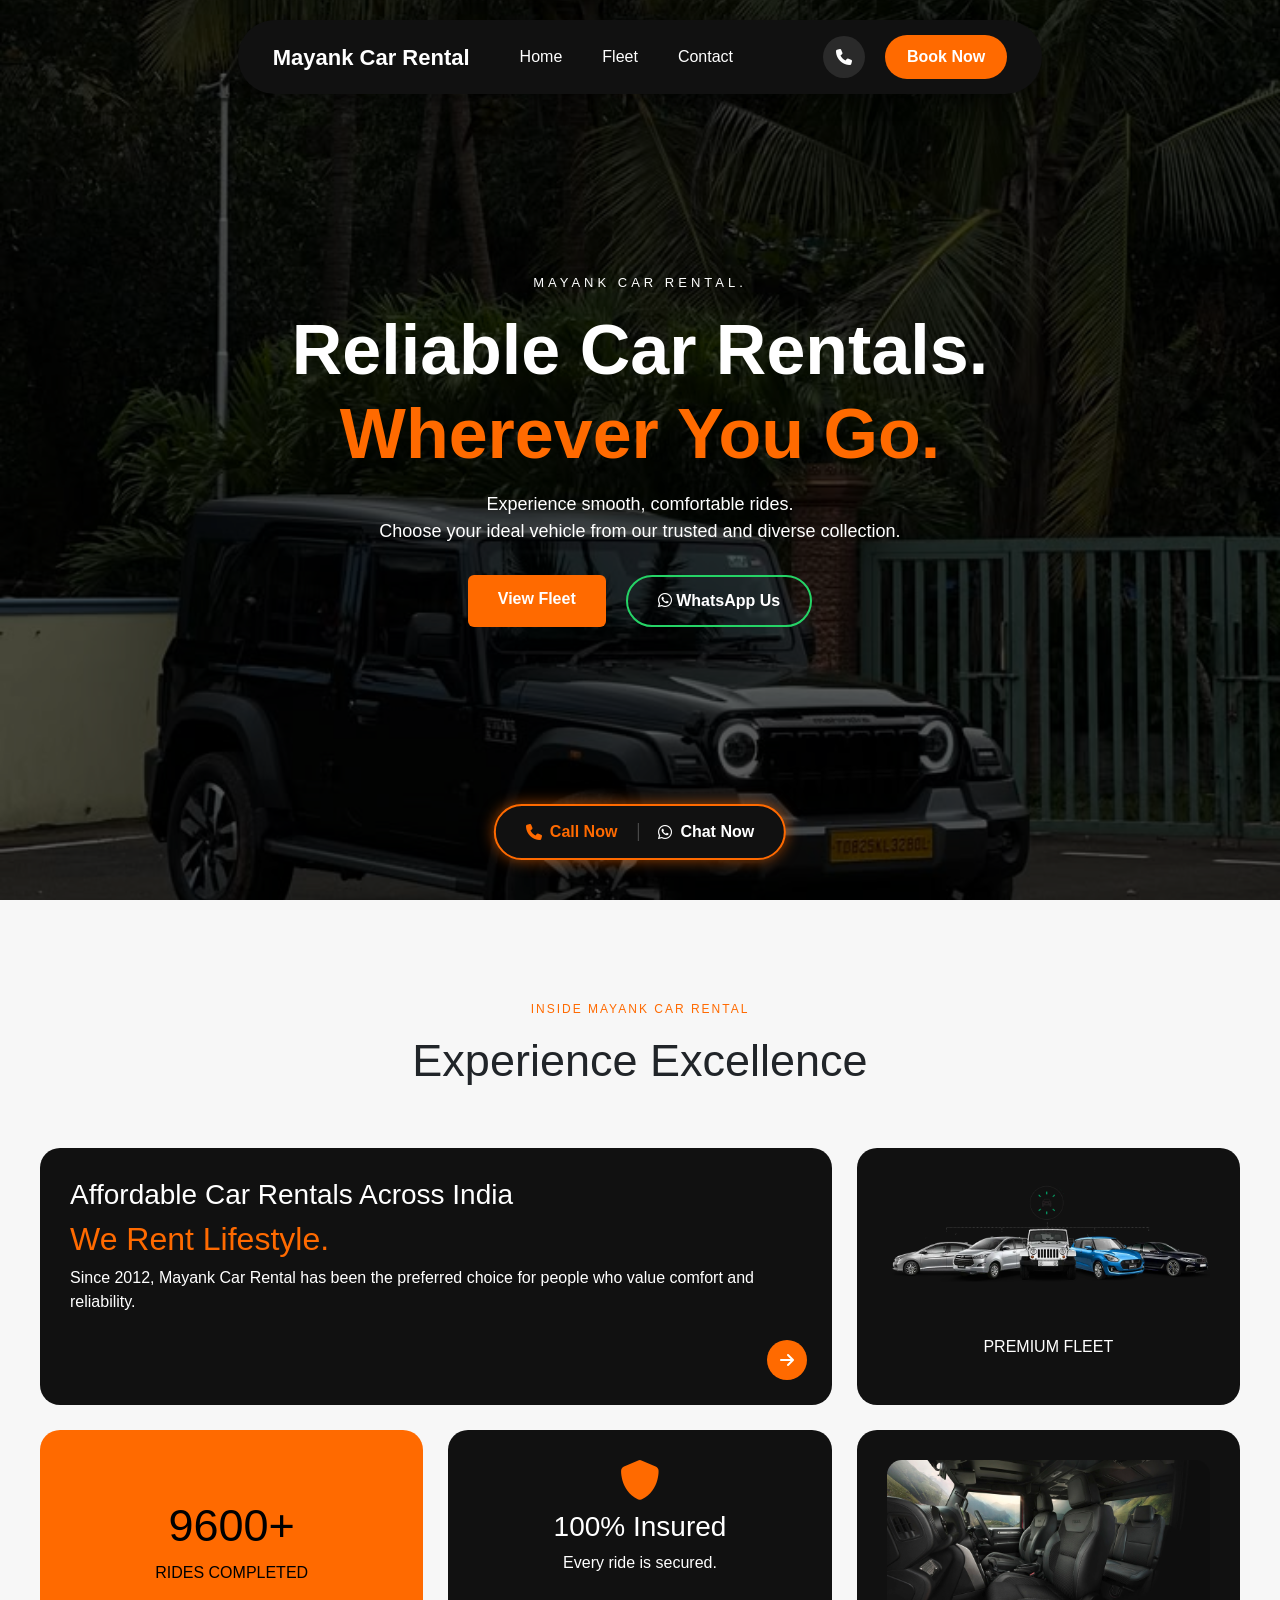
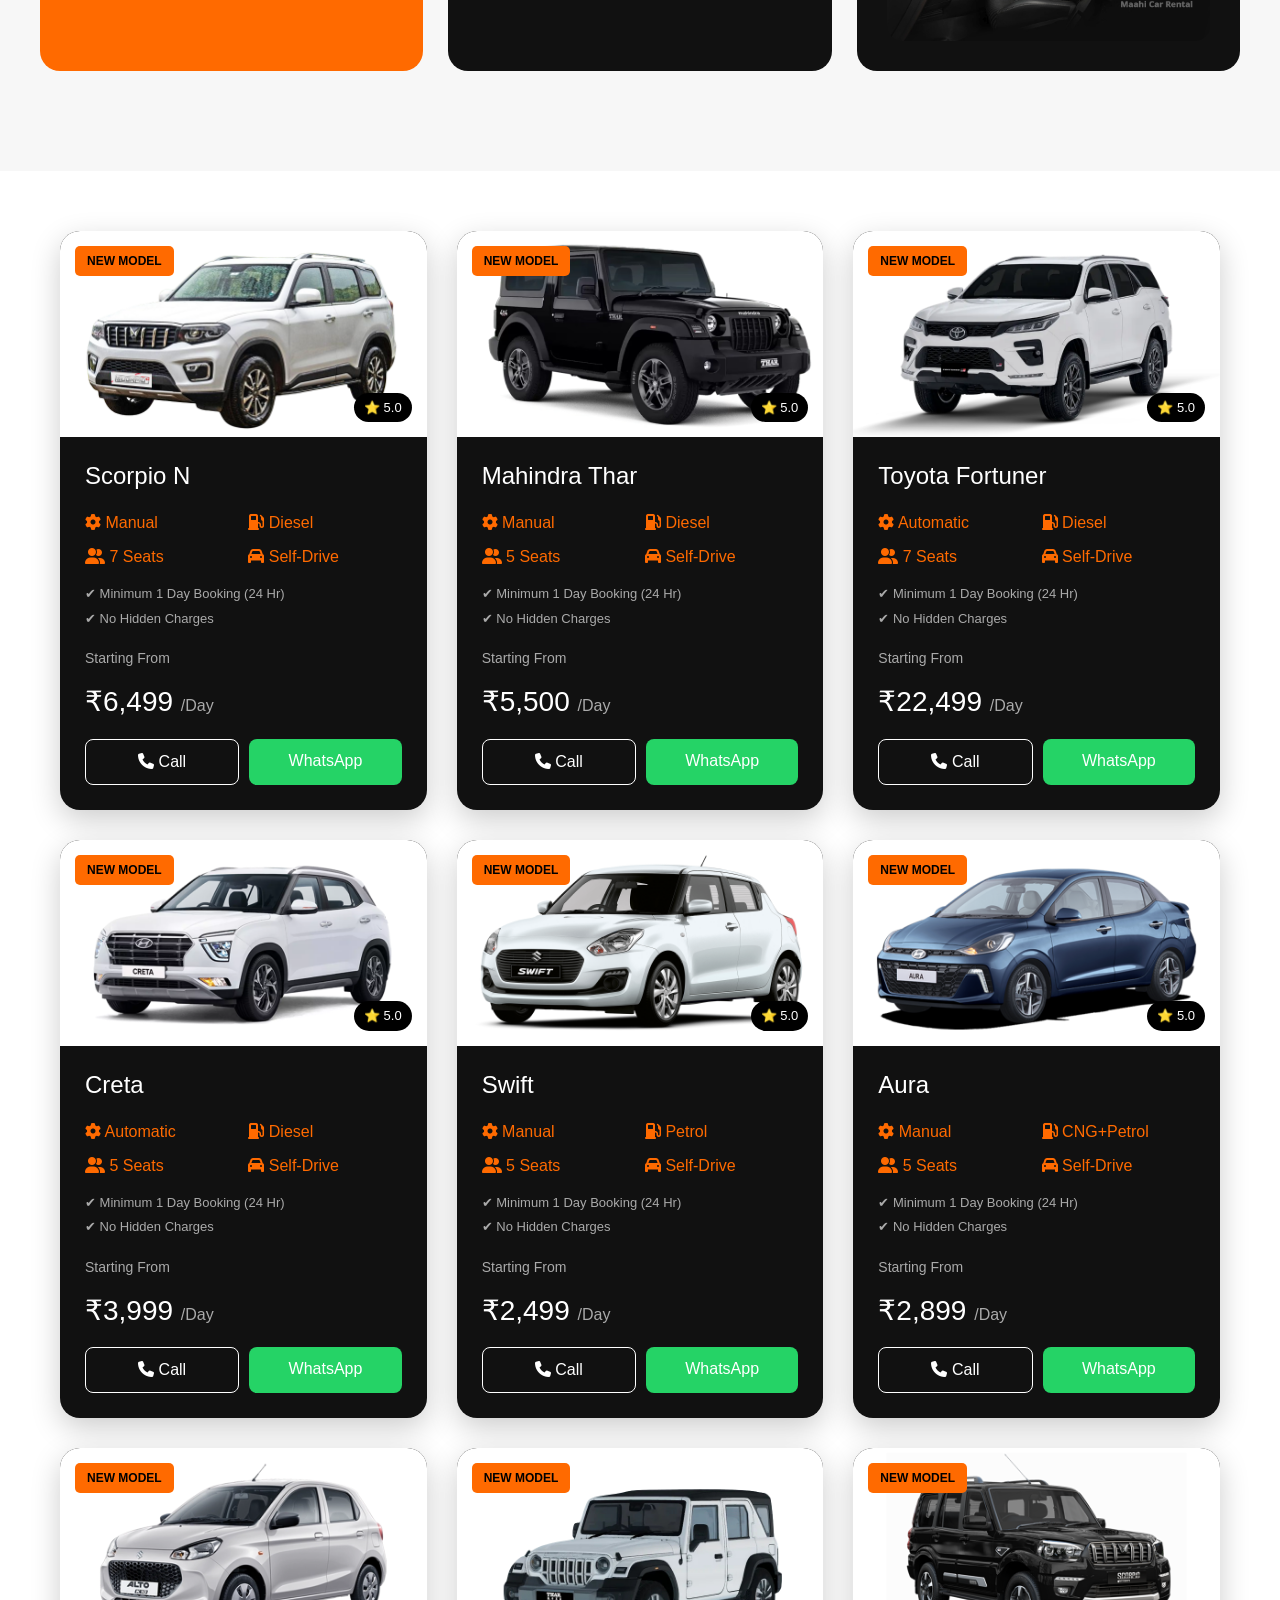
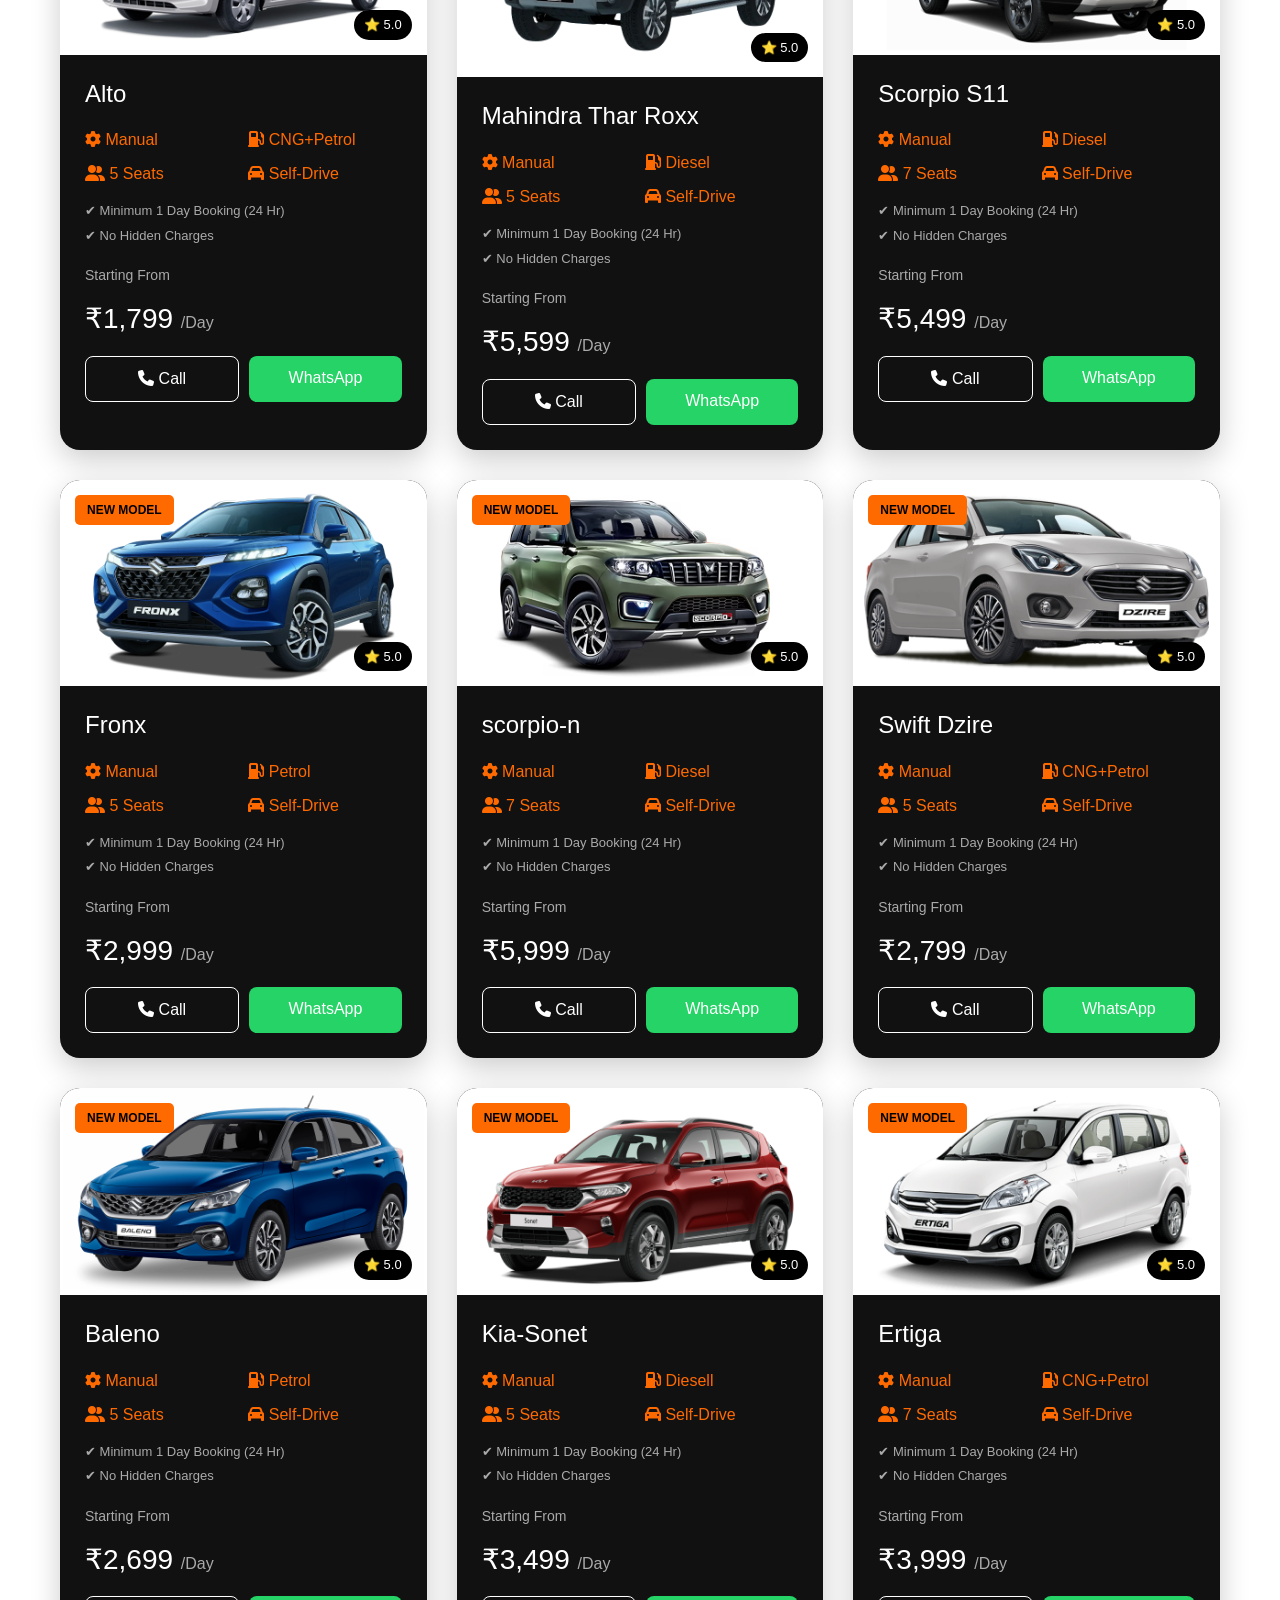
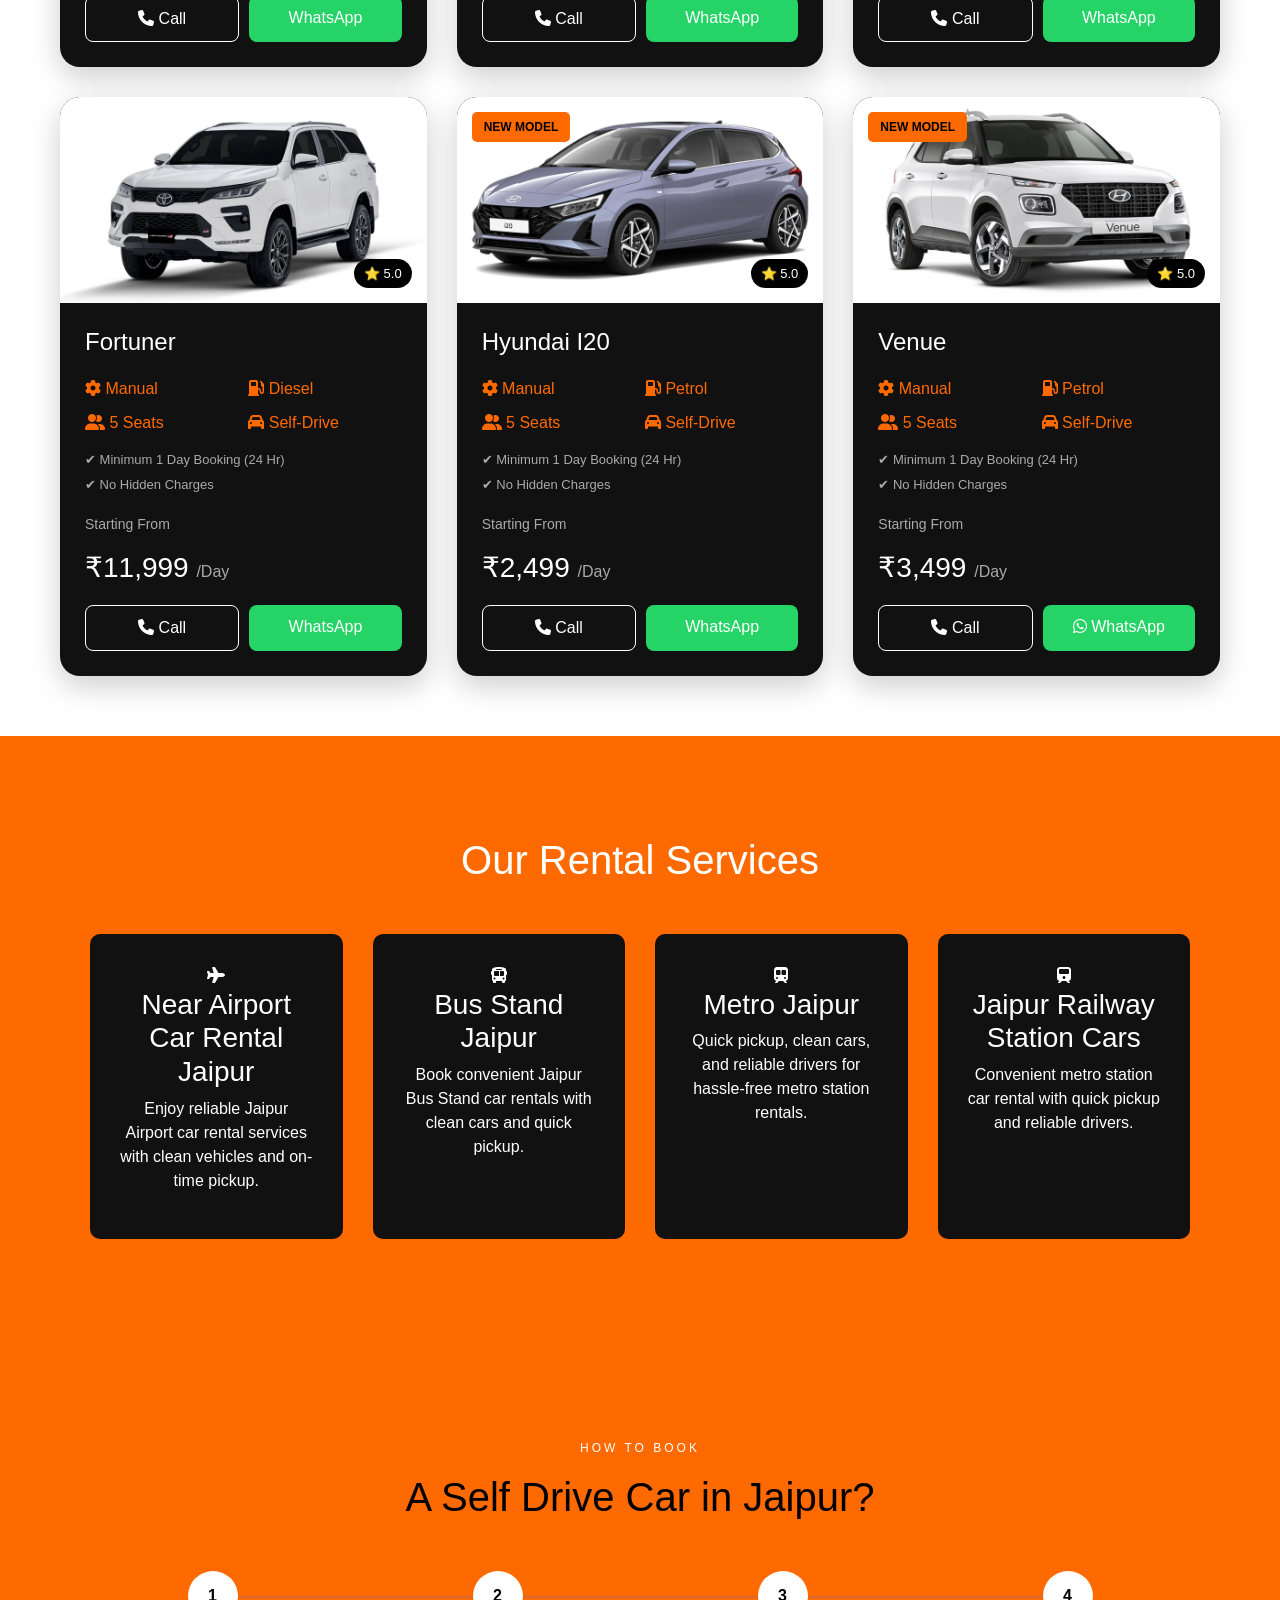
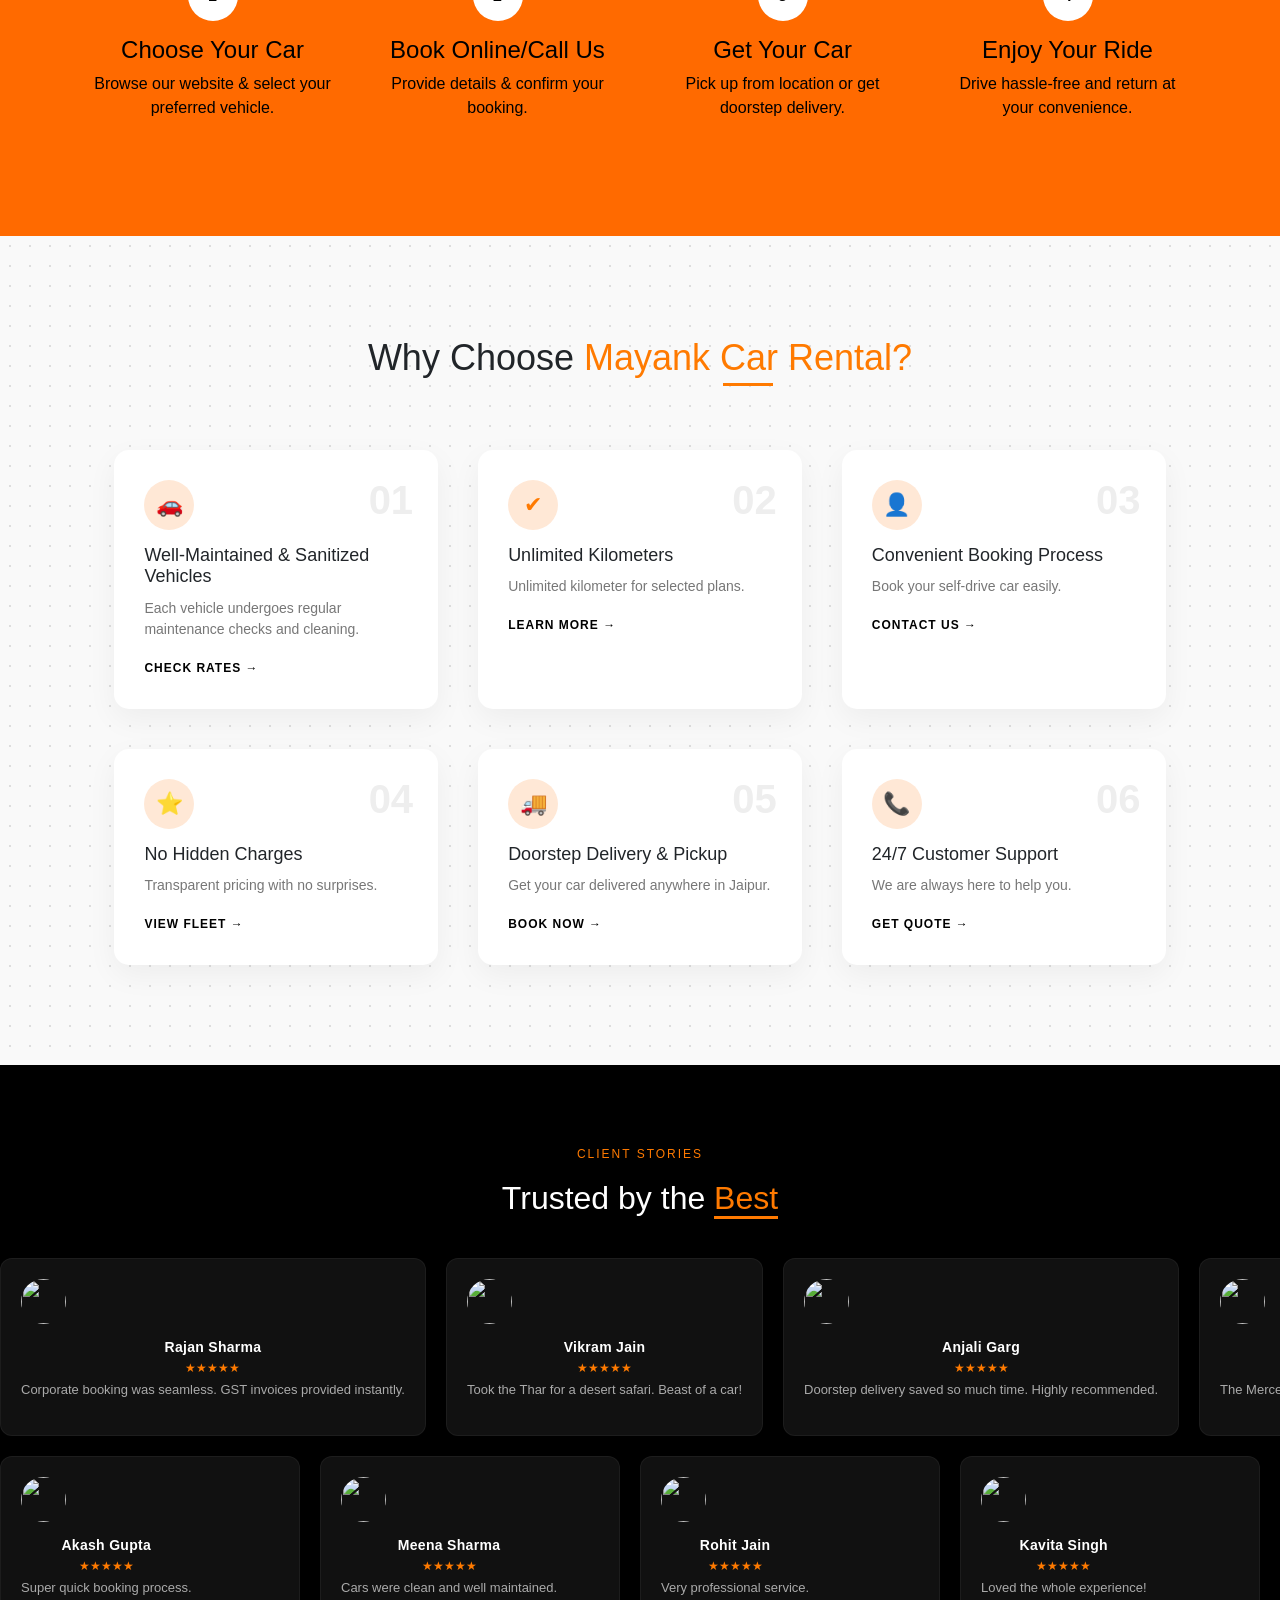
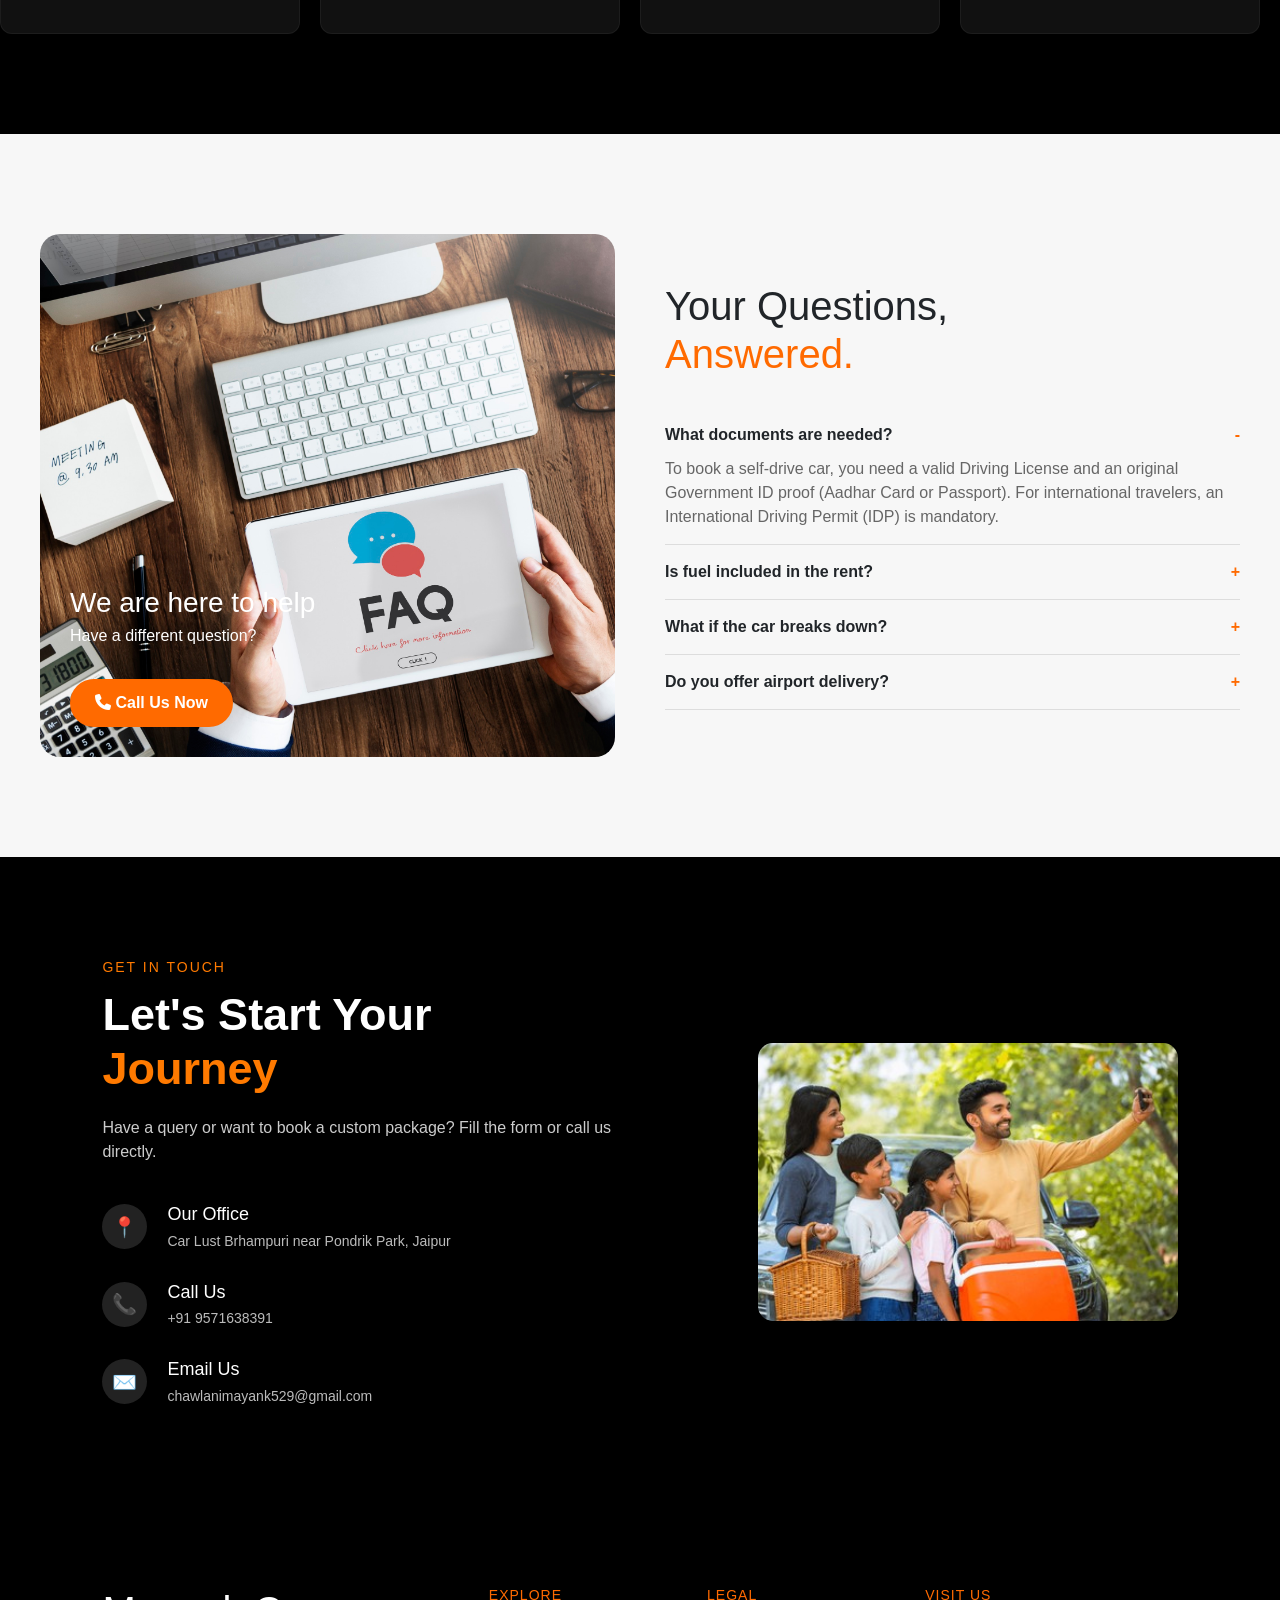
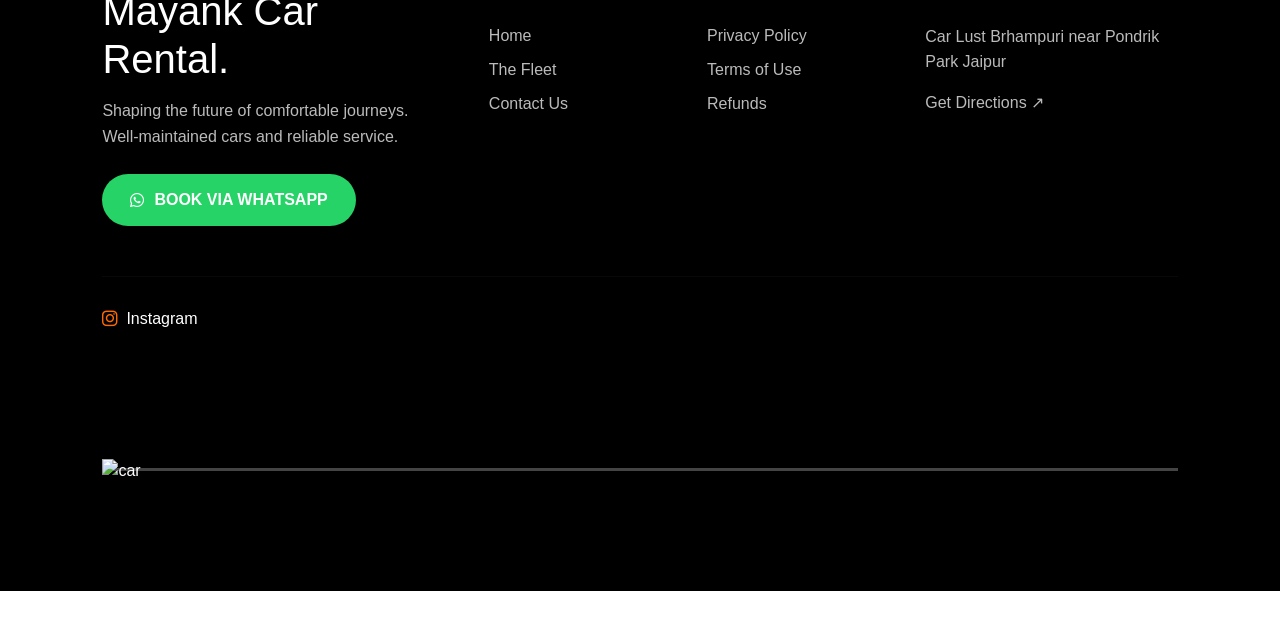
==== commit e432ccef: "Add files via upload" ====
--- a/index.html
+++ b/index.html
@@ -29,8 +29,12 @@
 <div class="nav-container">
 
 <a href="#" class="logo">Mayank Car Rental</a>
-
-<ul class="nav-links">
+   <!-- HAMBURGER -->
+      <div class="menu-toggle" onclick="toggleMenu()">
+        ☰
+      </div>
+<ul class="nav-links" id="navLinks">
+
 <li><a href="index.html">Home</a></li>
 <li><a href="fleet.html">Fleet</a></li>
 <li><a href="contact.html">Contact</a></li>
@@ -1812,5 +1816,10 @@
 </script>
 
 <div class="card" data-aos="slide-right"></div>
+<script>
+function toggleMenu(){
+  document.getElementById("navLinks").classList.toggle("active");
+}
+</script>
 </body>
 </html>
--- a/style.css
+++ b/style.css
@@ -1618,4 +1618,179 @@
 .policy p{
   font-size:15px;
   color:#ccc;
+}
+/* ========================= */
+/* 🔥 GLOBAL FIXES */
+/* ========================= */
+
+body{
+  overflow-x:hidden;
+}
+
+img{
+  max-width:100%;
+  height:auto;
+}
+/* ================================= */
+/* 📱 MOBILE ONLY RESPONSIVE */
+/* ================================= */
+
+@media(max-width:768px){
+
+/* NAVBAR */
+.nav-container{
+  flex-direction:column;
+  gap:10px;
+}
+
+.nav-links{
+  justify-content:center;
+  flex-wrap:wrap;
+  gap:12px;
+}
+
+.nav-right{
+  margin-left:0;
+  justify-content:center;
+}
+
+/* HERO */
+.hero-title{
+  font-size:32px;
+}
+
+.hero-text{
+  font-size:14px;
+}
+
+.hero-buttons{
+  flex-direction:column;
+}
+
+/* FLOAT BAR */
+.hero-contact{
+  flex-direction:column;
+  gap:10px;
+  width:90%;
+  padding:10px;
+}
+
+.divider{
+  display:none;
+}
+
+/* EXPERIENCE */
+.exp-grid{
+  grid-template-columns:1fr;
+}
+
+.exp-text{
+  grid-column:span 1;
+  text-align:center;
+}
+
+/* FLEET */
+.fleet-grid{
+  grid-template-columns:1fr;
+}
+
+.fleet-buttons{
+  flex-direction:column;
+}
+
+.fleet-buttons a{
+  width:100%;
+}
+
+/* SERVICES */
+.services-grid{
+  grid-template-columns:1fr;
+}
+
+/* BOOKING */
+.steps{
+  grid-template-columns:1fr;
+}
+
+.steps::before{
+  display:none;
+}
+
+/* FAQ */
+.faq-container{
+  grid-template-columns:1fr;
+}
+
+/* CONTACT */
+.contact-container{
+  flex-direction:column;
+  text-align:center;
+}
+
+.contact-right img{
+  width:100%;
+}
+
+/* FORM */
+.contact-box{
+  flex-direction:column;
+}
+
+.form-row{
+  flex-direction:column;
+}
+
+/* WHY SECTION */
+.grid{
+  grid-template-columns:1fr;
+}
+
+/* FOOTER */
+.footer-container{
+  grid-template-columns:1fr;
+  text-align:center;
+}
+
+}
+/* HAMBURGER */
+.menu-toggle{
+  display:none;
+  font-size:24px;
+  color:white;
+  cursor:pointer;
+}
+
+/* MOBILE */
+@media(max-width:768px){
+
+.menu-toggle{
+  display:block;
+}
+
+/* HIDE MENU */
+.nav-links{
+  display:none;
+  flex-direction:column;
+  width:100%;
+  background:#111;
+  text-align:center;
+  padding:15px 0;
+  border-radius:15px;
+}
+
+/* SHOW MENU */
+.nav-links.active{
+  display:flex;
+}
+
+/* LAYOUT FIX */
+.nav-container{
+  justify-content:space-between;
+}
+
+/* OPTIONAL: HIDE RIGHT SIDE */
+.nav-right{
+  display:none;
+}
+
 }
